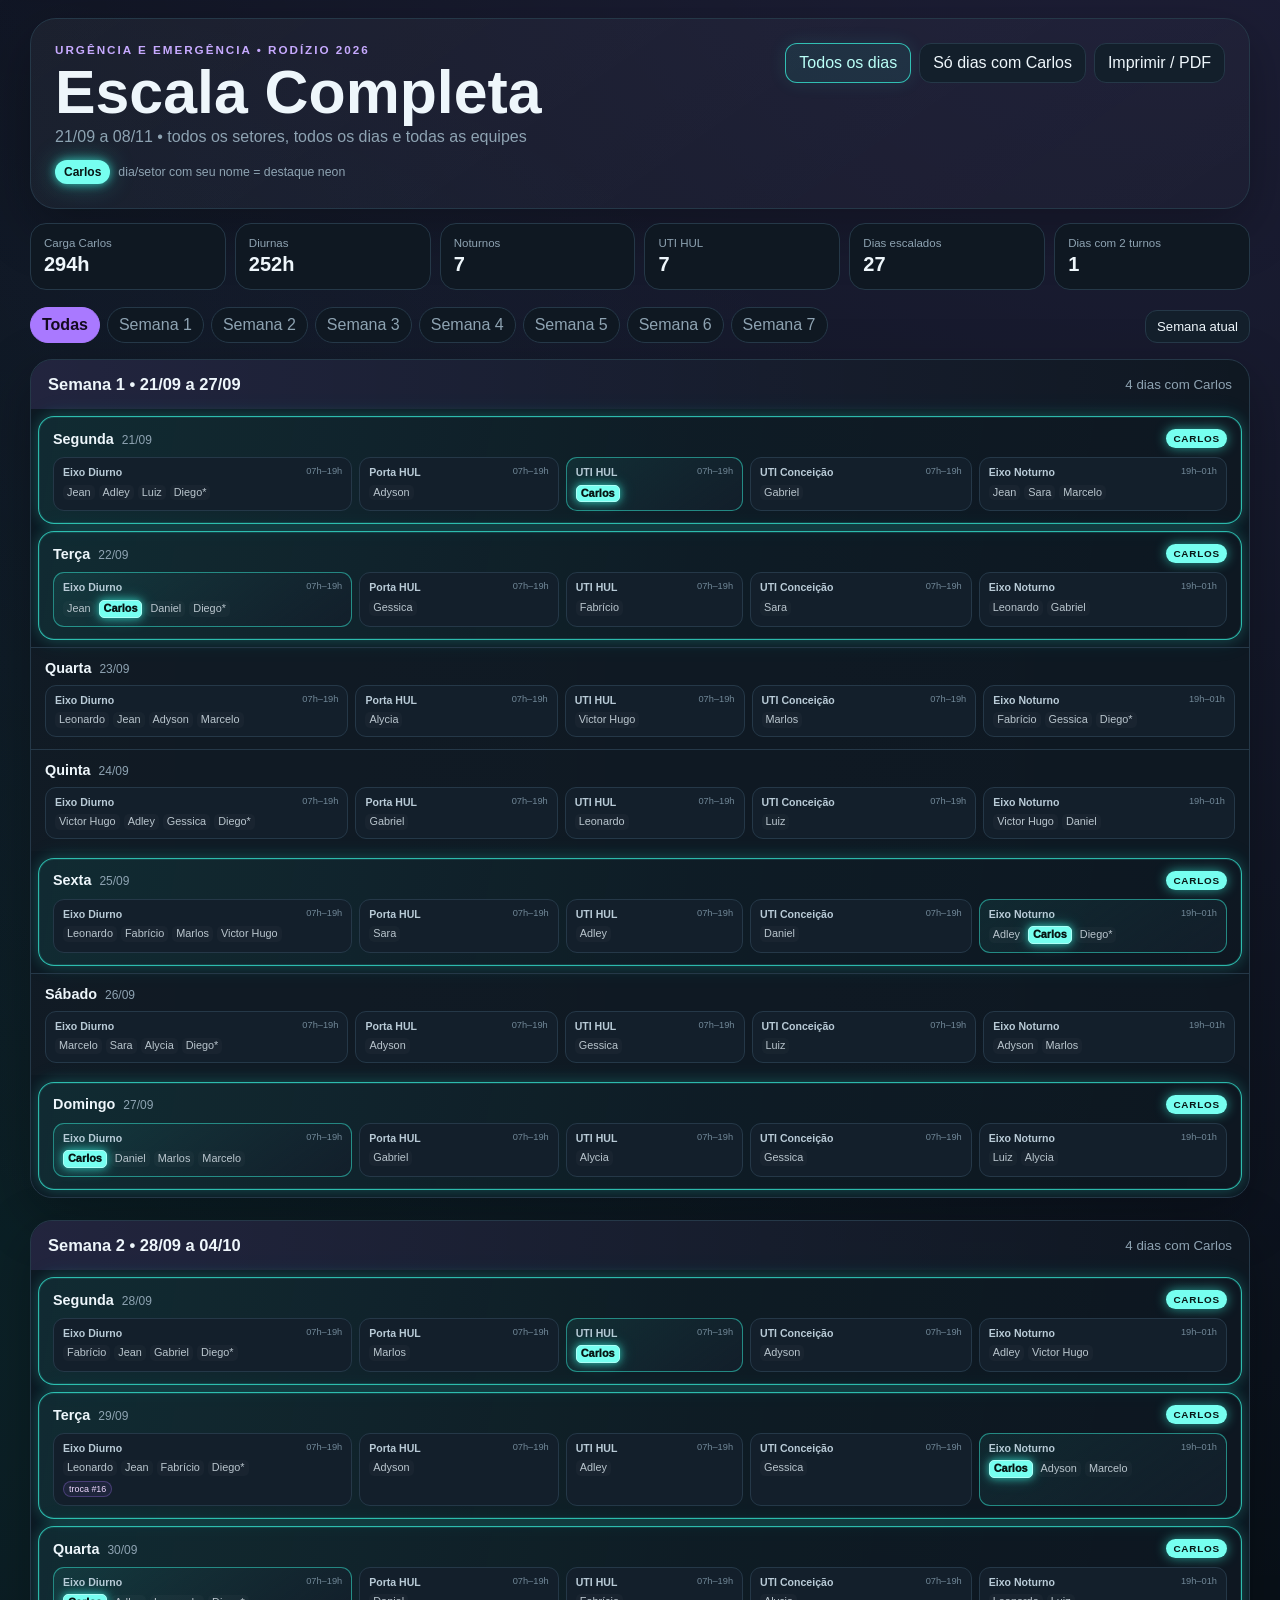
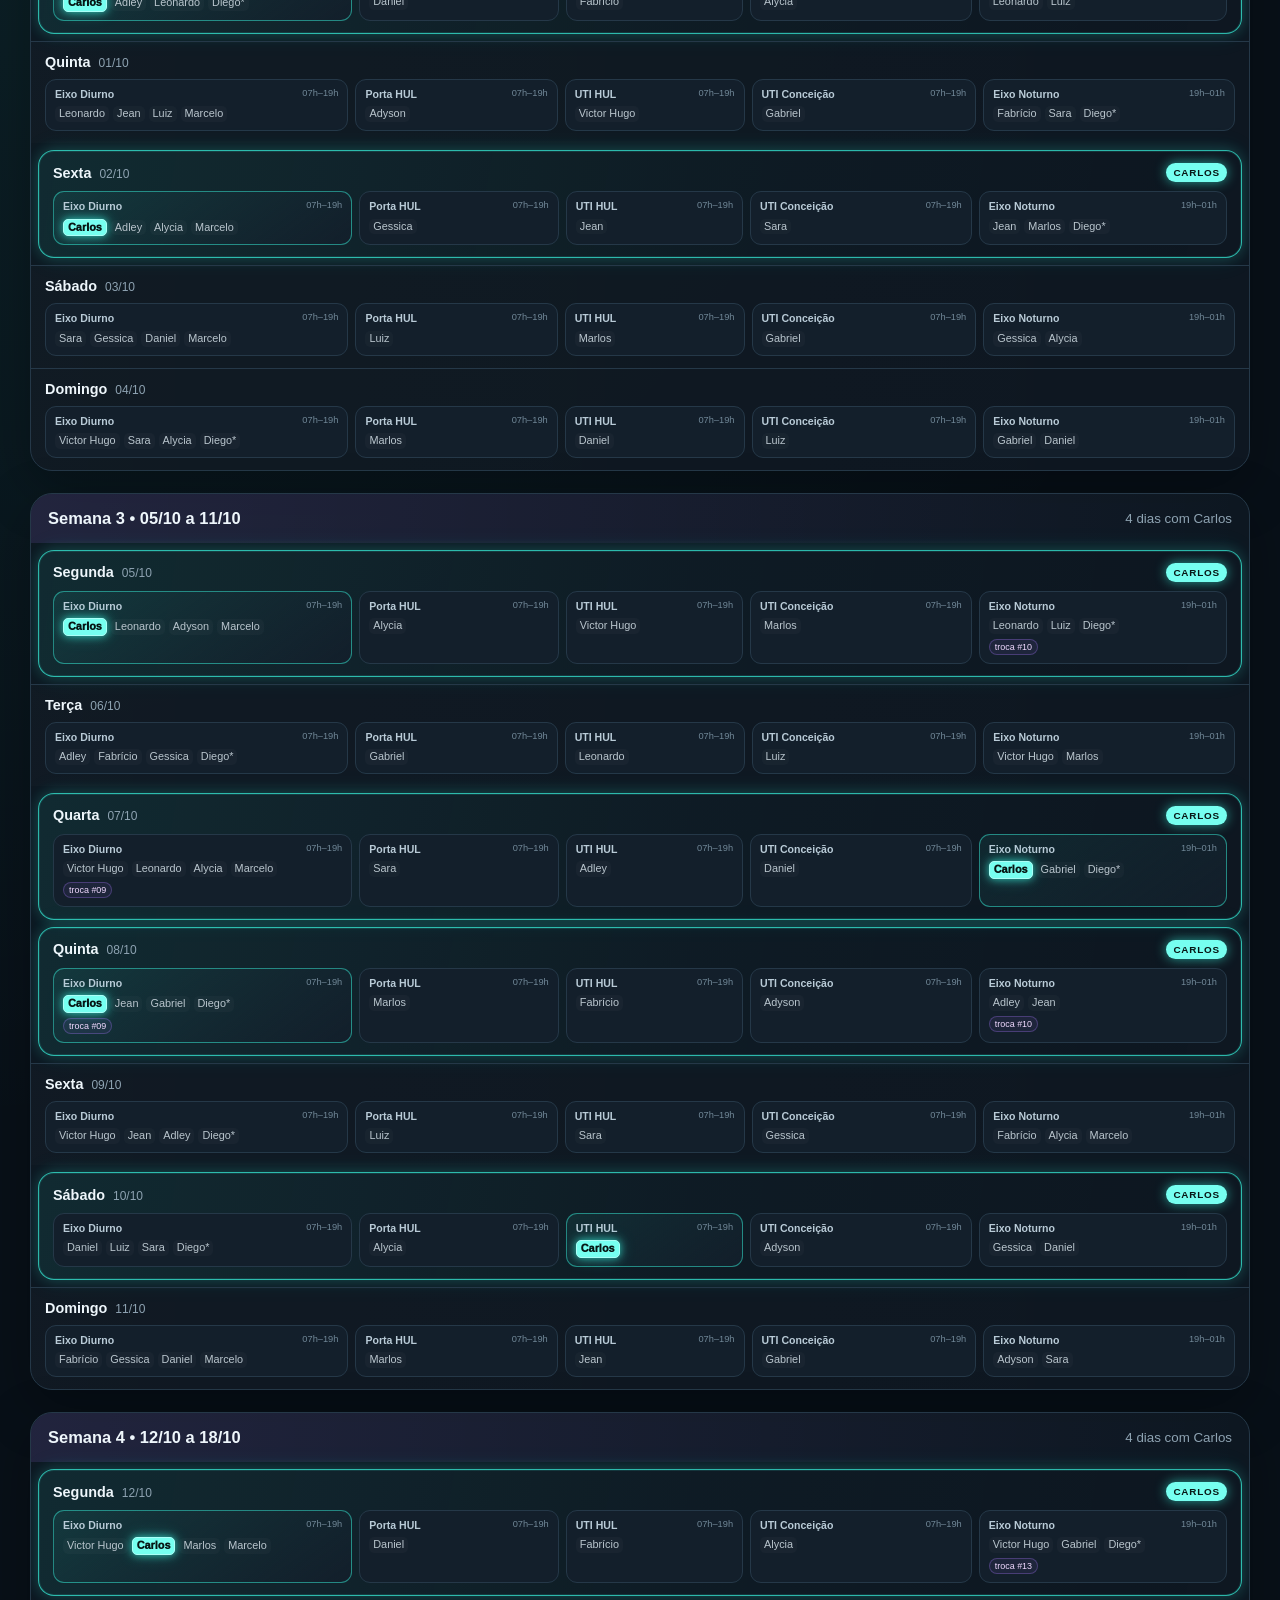
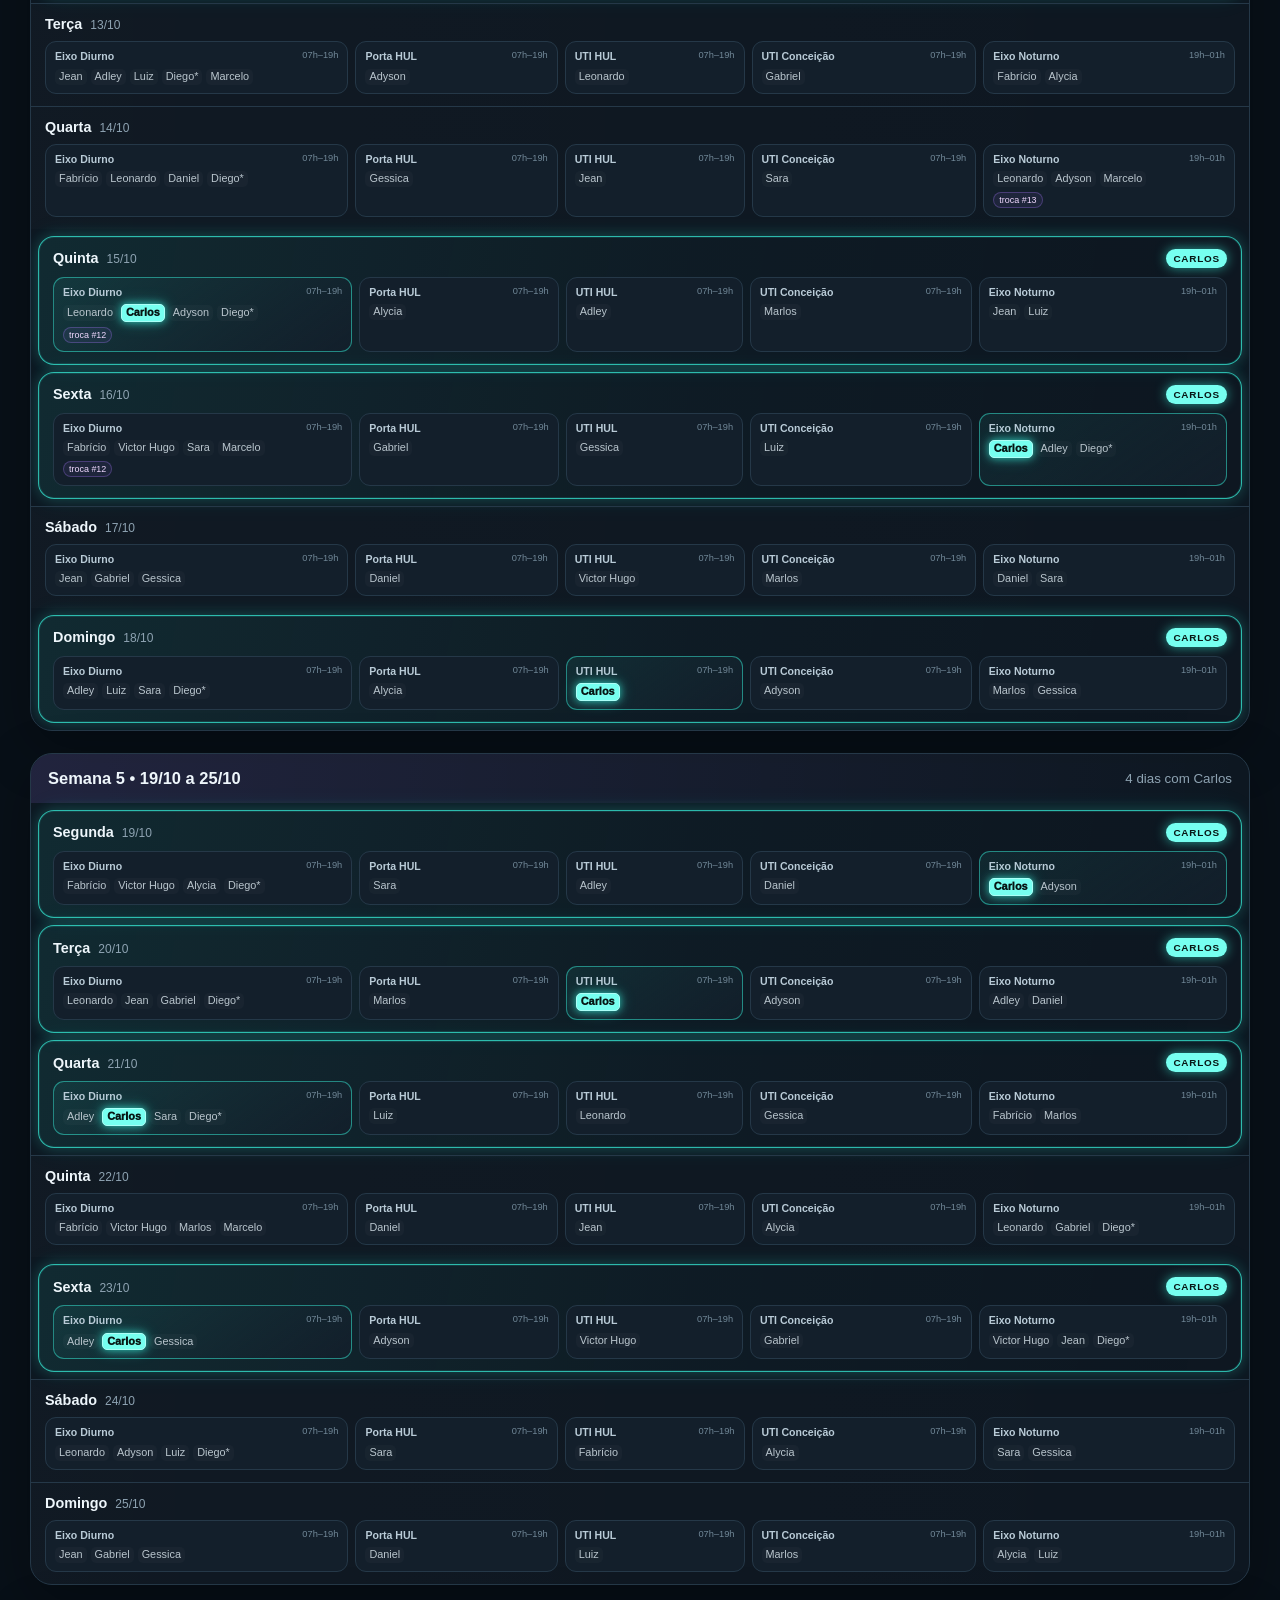
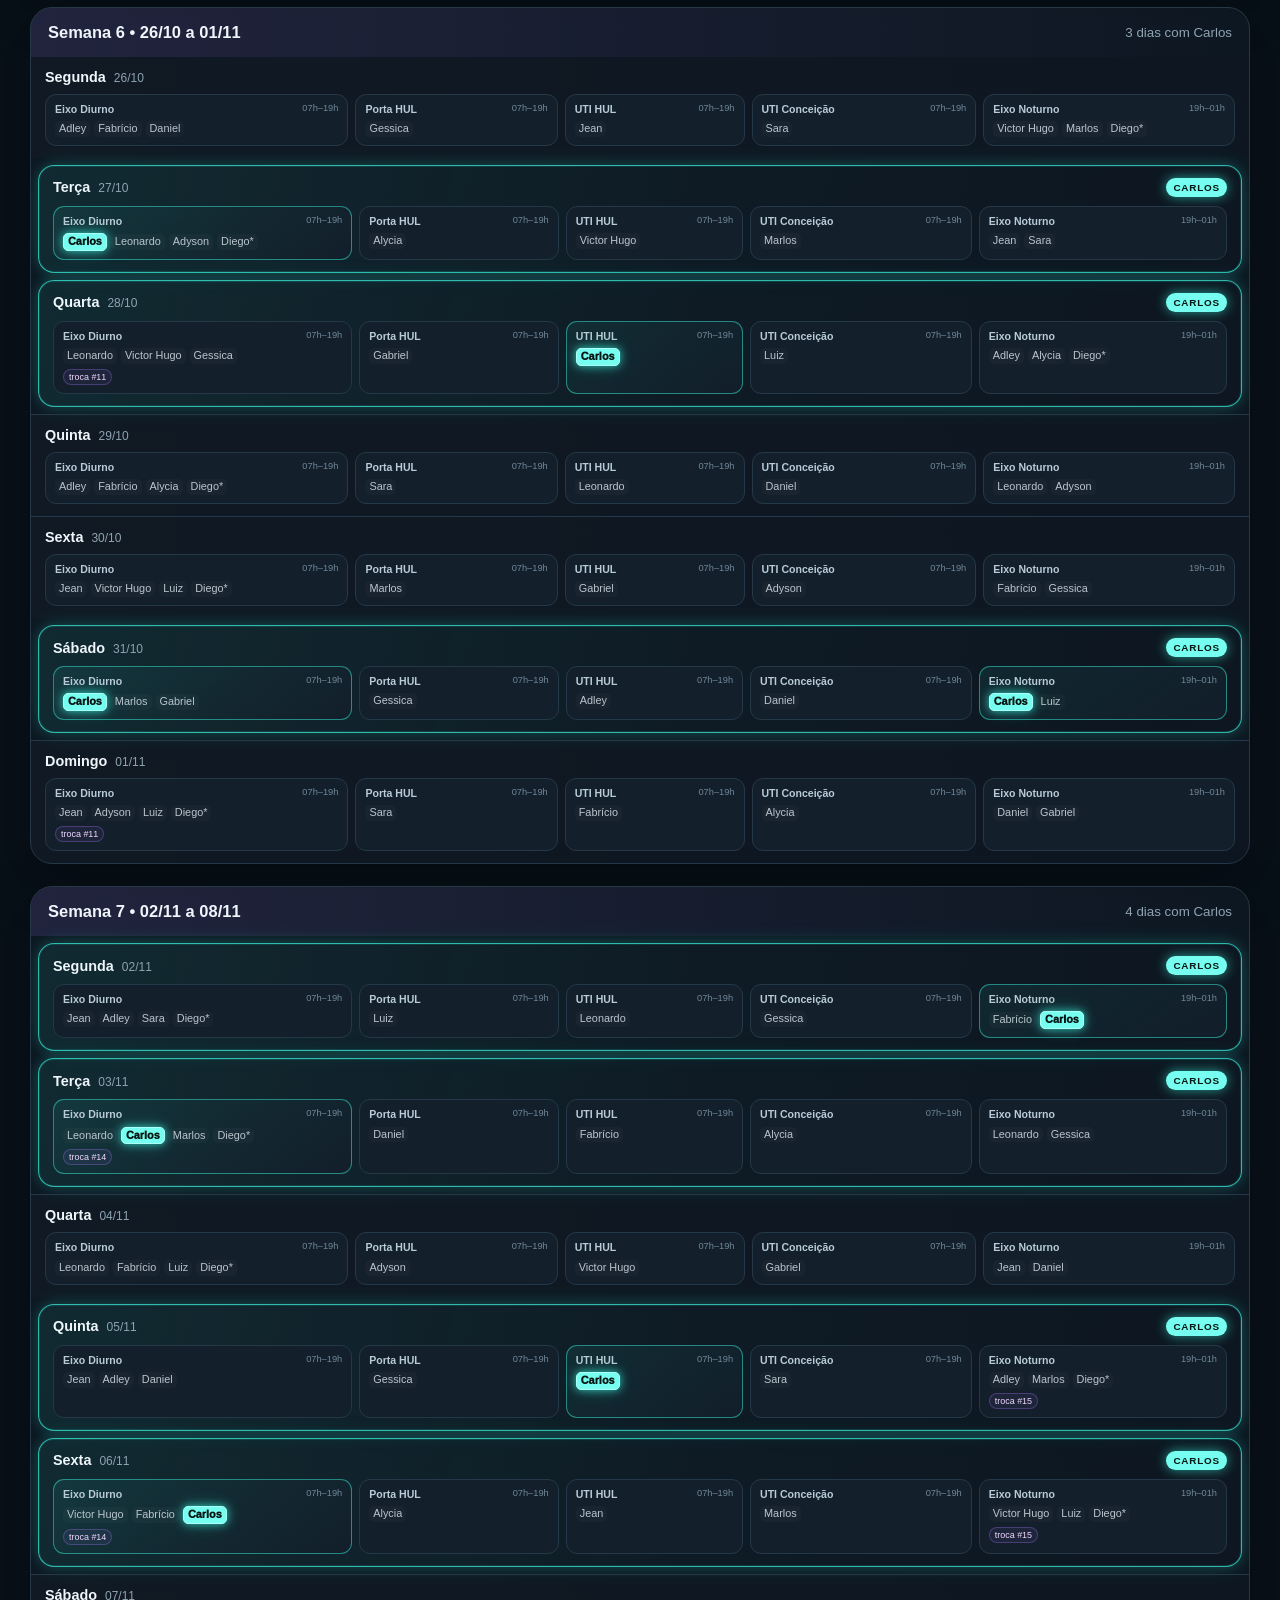
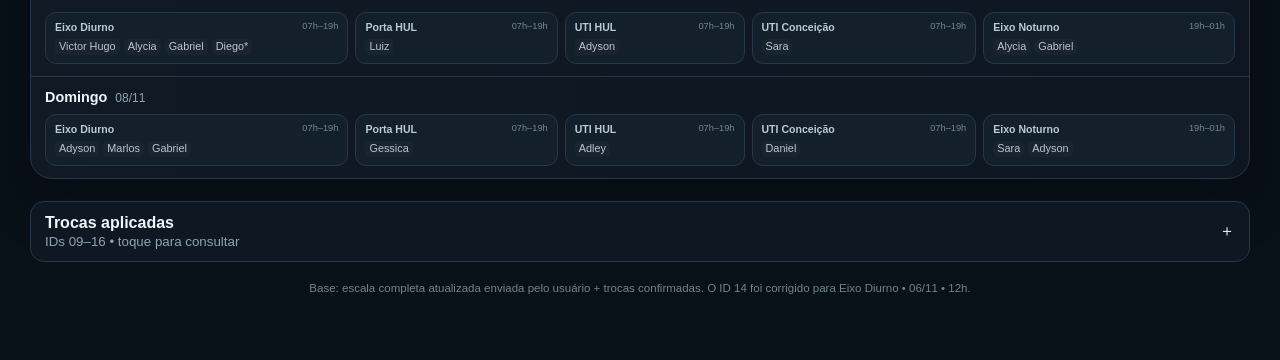
==== index.html @ 4f83dfcc "Add files via upload" ====
<!doctype html>
<html lang="pt-BR">
<head>
  <meta charset="utf-8" />
  <meta name="viewport" content="width=device-width, initial-scale=1, viewport-fit=cover" />
  <meta name="theme-color" content="#0b1017" />
  <title>Escala UE 2026 • Carlos</title>
  <link rel="manifest" href="manifest.json" />
  <link rel="icon" href="icon-192.png" />
  <link rel="stylesheet" href="app.css" />
</head>
<body>
  <div class="app-shell">
    <header class="hero">
      <div>
        <div class="eyebrow">Urgência e Emergência • Rodízio 2026</div>
        <h1>Escala Completa</h1>
        <p>21/09 a 08/11 • todos os setores, todos os dias e todas as equipes</p>
        <div class="legend">
          <span class="legend-chip carlos-legend">Carlos</span>
          <span class="legend-text">dia/setor com seu nome = destaque neon</span>
        </div>
      </div>
      <div class="hero-actions">
        <button id="btnAll" class="btn active">Todos os dias</button>
        <button id="btnCarlos" class="btn">Só dias com Carlos</button>
        <button id="btnPrint" class="btn">Imprimir / PDF</button>
      </div>
    </header>

    <section id="summary" class="summary"></section>

    <section class="toolbar">
      <div id="weekTabs" class="week-tabs" aria-label="Semanas"></div>
      <button id="btnCurrent" class="btn btn-subtle">Semana atual</button>
    </section>

    <main id="scheduleRoot"></main>

    <section class="trades-box">
      <button id="tradeToggle" class="trades-toggle">
        <span>
          <strong>Trocas aplicadas</strong>
          <small>IDs 09–16 • toque para consultar</small>
        </span>
        <span id="tradeArrow">＋</span>
      </button>
      <div id="tradePanel" class="trades-panel hidden"></div>
    </section>

    <footer>
      Base: escala completa atualizada enviada pelo usuário + trocas confirmadas.
      O ID 14 foi corrigido para Eixo Diurno • 06/11 • 12h.
    </footer>
  </div>

  <script src="data.js"></script>
  <script src="app.js"></script>
</body>
</html>
---- app.css ----
:root{
  --bg:#081018;
  --panel:#0f1822;
  --panel2:#131f2b;
  --panel3:#172633;
  --line:#253848;
  --text:#eef6fb;
  --muted:#8ea3b2;
  --accent:#a979ff;
  --accent2:#ff9f68;
  --cyan:#39f6e0;
  --cyan-soft:rgba(57,246,224,.13);
  --cyan-line:rgba(57,246,224,.72);
  --night:#9486ff;
  --day:#54c9bd;
  --uti:#f0c76b;
  --danger:#ff6b7d;
  --shadow:0 18px 55px rgba(0,0,0,.28);
}
*{box-sizing:border-box}
html{scroll-behavior:smooth}
body{
  margin:0;
  background:
    radial-gradient(circle at 92% -5%, rgba(169,121,255,.15), transparent 27%),
    radial-gradient(circle at -8% 20%, rgba(57,246,224,.08), transparent 25%),
    var(--bg);
  color:var(--text);
  font-family:Inter,ui-sans-serif,-apple-system,BlinkMacSystemFont,"Segoe UI",sans-serif;
}
button{font:inherit}
.app-shell{max-width:1280px;margin:auto;padding:18px clamp(10px,2.6vw,30px) 46px}
.hero{
  display:flex;justify-content:space-between;gap:20px;align-items:flex-start;flex-wrap:wrap;
  border:1px solid var(--line);border-radius:26px;padding:24px;
  background:linear-gradient(145deg,rgba(255,255,255,.045),rgba(255,255,255,.012));
  box-shadow:var(--shadow)
}
.eyebrow{font-size:.73rem;letter-spacing:.17em;text-transform:uppercase;color:#c7aaff;font-weight:850}
h1{font-size:clamp(2rem,5vw,3.8rem);line-height:.98;margin:.45rem 0 .35rem}
.hero p{margin:0;color:var(--muted)}
.hero-actions{display:flex;gap:8px;flex-wrap:wrap;justify-content:flex-end}
.btn{
  border:1px solid var(--line);background:var(--panel2);color:var(--text);
  border-radius:12px;padding:10px 13px;cursor:pointer;transition:.18s ease
}
.btn:hover{border-color:#5a7183;transform:translateY(-1px)}
.btn.active{border-color:var(--cyan-line);color:#bafff7;background:rgba(57,246,224,.08);box-shadow:0 0 18px rgba(57,246,224,.10)}
.btn-subtle{padding:8px 11px;font-size:.82rem}
.legend{display:flex;align-items:center;gap:8px;margin-top:14px;flex-wrap:wrap}
.legend-chip{font-size:.75rem;border-radius:999px;padding:5px 9px}
.carlos-legend{
  color:#071614;background:#76fff0;font-weight:900;
  box-shadow:0 0 10px rgba(57,246,224,.7),0 0 24px rgba(57,246,224,.35)
}
.legend-text{font-size:.77rem;color:var(--muted)}

.summary{display:grid;grid-template-columns:repeat(6,minmax(0,1fr));gap:9px;margin:14px 0}
.stat{border:1px solid var(--line);background:var(--panel);border-radius:16px;padding:13px}
.stat small{display:block;color:var(--muted);font-size:.72rem;margin-bottom:4px}
.stat strong{font-size:1.25rem}

.toolbar{display:flex;justify-content:space-between;align-items:center;gap:12px;margin:17px 0 10px;flex-wrap:wrap}
.week-tabs{display:flex;gap:7px;overflow:auto;padding-bottom:3px}
.week-tab{
  white-space:nowrap;border:1px solid var(--line);background:var(--panel);color:var(--muted);
  padding:8px 11px;border-radius:999px;cursor:pointer
}
.week-tab.active{background:var(--accent);border-color:var(--accent);color:#130b1f;font-weight:850}

.week-card{margin:13px 0 22px;border:1px solid var(--line);border-radius:22px;overflow:hidden;background:rgba(15,24,34,.93);box-shadow:var(--shadow)}
.week-head{display:flex;justify-content:space-between;align-items:center;gap:12px;padding:15px 17px;background:linear-gradient(90deg,rgba(169,121,255,.13),transparent)}
.week-head h2{font-size:1.03rem;margin:0}
.week-head small{color:var(--muted)}

.day-card{
  position:relative;border-top:1px solid var(--line);padding:12px 14px;
  background:linear-gradient(90deg,rgba(255,255,255,.012),transparent);
  transition:.18s ease
}
.day-card:first-of-type{border-top:0}
.day-card.carlos-day{
  margin:7px;
  border:1px solid rgba(57,246,224,.72);
  border-radius:16px;
  background:
    linear-gradient(100deg,rgba(57,246,224,.085),rgba(57,246,224,.018) 55%,transparent);
  box-shadow:
    0 0 0 1px rgba(57,246,224,.12) inset,
    0 0 14px rgba(57,246,224,.20),
    0 0 28px rgba(57,246,224,.08);
  animation:neonPulse 2.9s ease-in-out infinite
}
@keyframes neonPulse{
  0%,100%{box-shadow:0 0 0 1px rgba(57,246,224,.10) inset,0 0 11px rgba(57,246,224,.16),0 0 22px rgba(57,246,224,.06)}
  50%{box-shadow:0 0 0 1px rgba(57,246,224,.20) inset,0 0 18px rgba(57,246,224,.30),0 0 38px rgba(57,246,224,.12)}
}
.day-top{display:flex;justify-content:space-between;align-items:center;gap:10px;margin-bottom:9px}
.day-title{display:flex;align-items:baseline;gap:8px}
.day-title strong{font-size:.9rem}
.day-title span{font-size:.75rem;color:var(--muted)}
.me-badge{
  font-size:.62rem;font-weight:900;letter-spacing:.08em;text-transform:uppercase;
  color:#071614;background:#76fff0;padding:4px 7px;border-radius:999px;
  box-shadow:0 0 12px rgba(57,246,224,.6)
}
.sectors-grid{display:grid;grid-template-columns:1.35fr .9fr .8fr 1fr 1.12fr;gap:7px}
.sector{
  min-width:0;border:1px solid var(--line);background:var(--panel2);border-radius:11px;
  padding:8px 9px;position:relative
}
.sector.carlos-sector{
  border-color:rgba(57,246,224,.48);
  background:linear-gradient(145deg,rgba(57,246,224,.075),rgba(19,31,43,.95))
}
.sector-head{display:flex;justify-content:space-between;gap:5px;align-items:flex-start;margin-bottom:6px}
.sector-title{font-size:.66rem;font-weight:850;color:#b9cbd7;line-height:1.15}
.sector-time{font-size:.58rem;color:#718898;white-space:nowrap}
.names{display:flex;gap:4px;flex-wrap:wrap;align-items:center}
.name{
  font-size:.68rem;color:#b9c5cd;line-height:1.1;
  padding:2px 4px;border-radius:5px;background:rgba(255,255,255,.025)
}
.name.carlos{
  color:#071614;background:#76fff0;font-weight:950;
  border:1px solid #aafff7;
  box-shadow:0 0 8px rgba(57,246,224,.72),0 0 17px rgba(57,246,224,.24)
}
.trade-mark{
  display:inline-flex;margin-top:5px;font-size:.56rem;color:#f0d9ff;
  border:1px solid rgba(169,121,255,.30);background:rgba(169,121,255,.08);
  border-radius:999px;padding:2px 5px
}
.hidden{display:none!important}

.trades-box{margin-top:18px}
.trades-toggle{
  width:100%;display:flex;justify-content:space-between;align-items:center;gap:10px;
  border:1px solid var(--line);background:var(--panel);color:var(--text);padding:12px 14px;
  border-radius:14px;cursor:pointer;text-align:left
}
.trades-toggle small{display:block;color:var(--muted);margin-top:2px}
.trades-panel{margin-top:7px;border:1px solid var(--line);border-radius:14px;overflow:auto;background:var(--panel)}
.trade-table{width:100%;border-collapse:collapse;min-width:820px;font-size:.72rem}
.trade-table th,.trade-table td{padding:8px 9px;border-bottom:1px solid var(--line);text-align:left}
.trade-table th{color:#cdb5ff;background:rgba(255,255,255,.02);font-size:.62rem;text-transform:uppercase;letter-spacing:.05em}
.trade-table tr:last-child td{border-bottom:0}
.trade-status{font-size:.62rem;color:#9fd8c8}
footer{text-align:center;color:#6f8492;font-size:.72rem;margin:20px 0}

@media(max-width:1000px){
  .summary{grid-template-columns:repeat(3,1fr)}
  .sectors-grid{grid-template-columns:repeat(2,minmax(0,1fr))}
  .sector:first-child{grid-column:span 2}
}
@media(max-width:620px){
  .app-shell{padding:9px 8px 34px}
  .hero{padding:17px;border-radius:18px}
  .hero-actions{justify-content:flex-start}
  .summary{grid-template-columns:repeat(2,1fr)}
  .day-card{padding:10px}
  .day-card.carlos-day{margin:5px}
  .sectors-grid{grid-template-columns:1fr}
  .sector:first-child{grid-column:auto}
  .name{font-size:.66rem}
}
@media(prefers-reduced-motion:reduce){
  *{scroll-behavior:auto!important}
  .day-card.carlos-day{animation:none}
}
@media print{
  @page{size:A4 landscape;margin:6mm}
  body{background:#fff;color:#000}
  .app-shell{max-width:none;padding:0}
  .hero-actions,.toolbar,.trades-box,footer{display:none!important}
  .hero{border:0;box-shadow:none;padding:0 0 6mm;background:#fff}
  .hero p,.legend-text,.sector-time,.week-head small{color:#555}
  .summary{display:none}
  .week-card{box-shadow:none;background:#fff;border-color:#bbb;break-inside:avoid;margin:0 0 5mm}
  .week-head{background:#eee}
  .day-card{background:#fff;border-color:#ddd;padding:6px 7px}
  .day-card.carlos-day{animation:none;margin:3px;border:1.5px solid #008c80;box-shadow:none;background:#f1fffd}
  .sector{background:#fff;border-color:#ccc;padding:5px}
  .sector.carlos-sector{background:#f1fffd;border-color:#52a89f}
  .sector-title,.name{color:#111}
  .name.carlos{color:#000;background:#b9fff6;border-color:#008c80;box-shadow:none}
  .trade-mark{color:#333;border-color:#bbb;background:#f4f4f4}
}
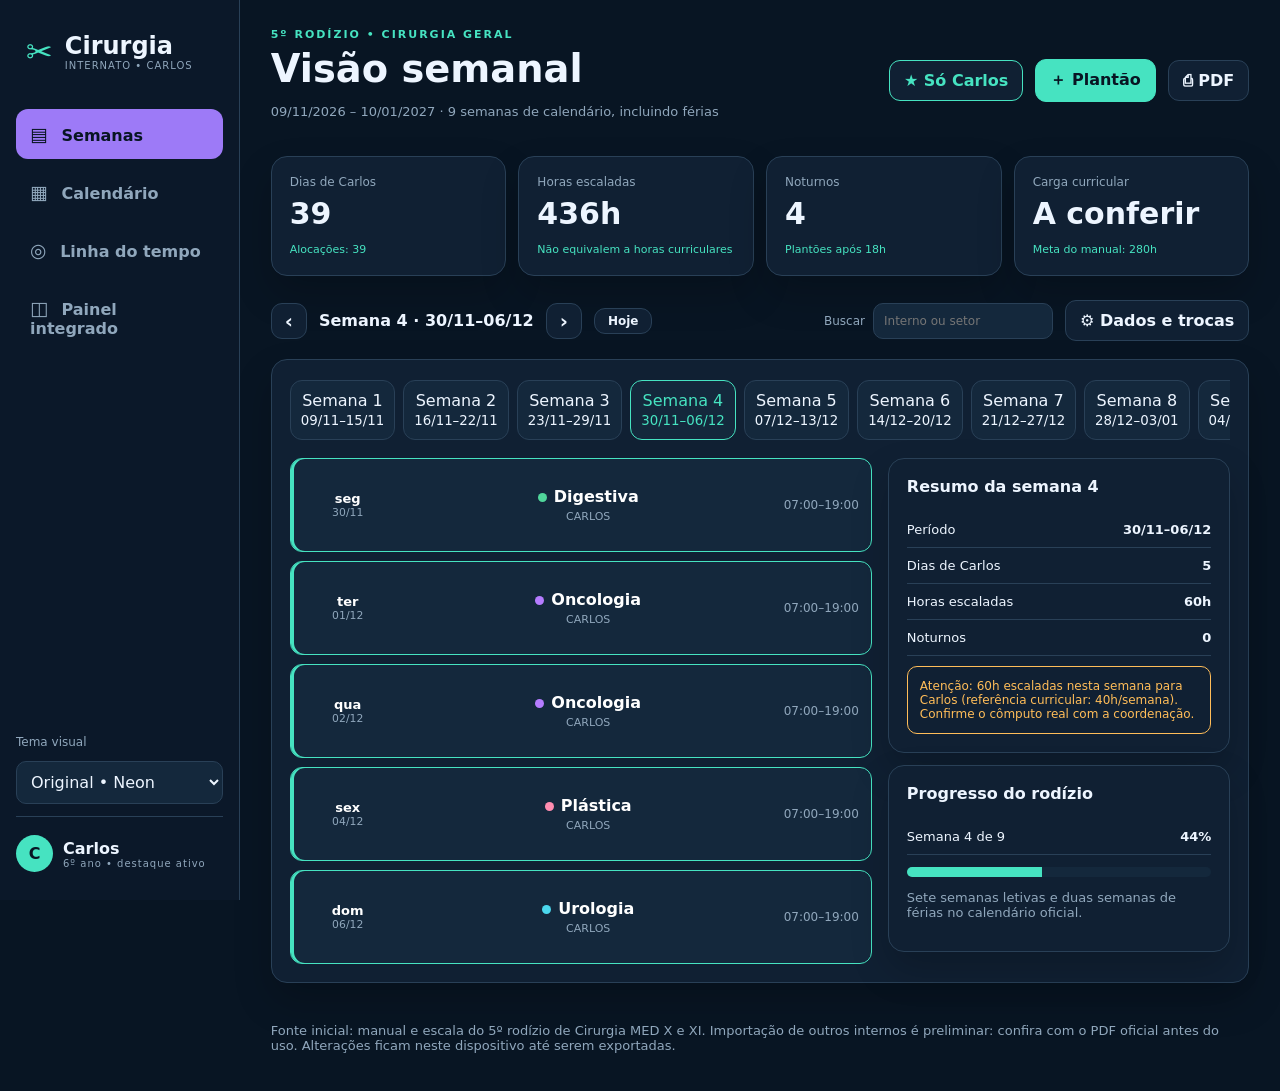
==== commit 0f0c9aeb: "Add files via upload" ====
--- a/index.html
+++ b/index.html
@@ -1,60 +1 @@
-<!doctype html>
-<html lang="pt-BR">
-<head>
-  <meta charset="utf-8" />
-  <meta name="viewport" content="width=device-width, initial-scale=1, viewport-fit=cover" />
-  <meta name="theme-color" content="#0b1017" />
-  <title>Escala UE 2026 • Carlos</title>
-  <link rel="manifest" href="manifest.json" />
-  <link rel="icon" href="icon-192.png" />
-  <link rel="stylesheet" href="app.css" />
-</head>
-<body>
-  <div class="app-shell">
-    <header class="hero">
-      <div>
-        <div class="eyebrow">Urgência e Emergência • Rodízio 2026</div>
-        <h1>Escala Completa</h1>
-        <p>21/09 a 08/11 • todos os setores, todos os dias e todas as equipes</p>
-        <div class="legend">
-          <span class="legend-chip carlos-legend">Carlos</span>
-          <span class="legend-text">dia/setor com seu nome = destaque neon</span>
-        </div>
-      </div>
-      <div class="hero-actions">
-        <button id="btnAll" class="btn active">Todos os dias</button>
-        <button id="btnCarlos" class="btn">Só dias com Carlos</button>
-        <button id="btnPrint" class="btn">Imprimir / PDF</button>
-      </div>
-    </header>
-
-    <section id="summary" class="summary"></section>
-
-    <section class="toolbar">
-      <div id="weekTabs" class="week-tabs" aria-label="Semanas"></div>
-      <button id="btnCurrent" class="btn btn-subtle">Semana atual</button>
-    </section>
-
-    <main id="scheduleRoot"></main>
-
-    <section class="trades-box">
-      <button id="tradeToggle" class="trades-toggle">
-        <span>
-          <strong>Trocas aplicadas</strong>
-          <small>IDs 09–16 • toque para consultar</small>
-        </span>
-        <span id="tradeArrow">＋</span>
-      </button>
-      <div id="tradePanel" class="trades-panel hidden"></div>
-    </section>
-
-    <footer>
-      Base: escala completa atualizada enviada pelo usuário + trocas confirmadas.
-      O ID 14 foi corrigido para Eixo Diurno • 06/11 • 12h.
-    </footer>
-  </div>
-
-  <script src="data.js"></script>
-  <script src="app.js"></script>
-</body>
-</html>
+<!doctype html><html lang="pt-BR"><head><meta charset="utf-8"><meta name="viewport" content="width=device-width,initial-scale=1,viewport-fit=cover"><meta name="theme-color" content="#081523"><meta name="description" content="Escala de Cirurgia — internato Carlos, com quatro visualizações e edição offline"><link rel="manifest" href="manifest.json"><link rel="icon" href="icon-192.png"><link rel="stylesheet" href="app.css"><title>Cirurgia • Internato Carlos</title></head><body data-theme="original"><div class="app"><aside class="sidebar"><div class="brand"><div class="brand-icon">✂</div><div><strong>Cirurgia</strong><small>INTERNATO • CARLOS</small></div></div><nav id="nav"><button data-view="weekly" class="active"><span>▤</span> Semanas</button><button data-view="calendar"><span>▦</span> Calendário</button><button data-view="timeline"><span>◎</span> Linha do tempo</button><button data-view="dashboard"><span>◫</span> Painel integrado</button></nav><div class="sidebar-bottom"><label for="theme">Tema visual</label><select id="theme"><option value="original">Original • Neon</option><option value="mono">Preto, branco e cinza</option><option value="pearl">Pérola e azul-marinho</option></select><div class="me"><span class="avatar">C</span><span><strong>Carlos</strong><small>6º ano • destaque ativo</small></span></div></div></aside><main class="main"><header class="top"><div><div class="eyebrow">5º RODÍZIO • CIRURGIA GERAL</div><h1 id="pageTitle">Visão semanal</h1><p>09/11/2026 – 10/01/2027 · 9 semanas de calendário, incluindo férias</p></div><div class="top-actions"><button id="filter" class="btn selected">★ Carlos</button><button id="add" class="btn primary">＋ Plantão</button><button id="print" class="btn">⎙ PDF</button></div></header><section class="kpis" id="kpis"></section><section class="controls"><div class="pager"><button id="prev" aria-label="Anterior">‹</button><strong id="period"></strong><button id="next" aria-label="Próximo">›</button><button id="today" class="small">Hoje</button></div><div class="right"><label class="search-label">Buscar <input id="search" placeholder="Interno ou setor" autocomplete="off"></label><button id="settings" class="btn">⚙ Dados e trocas</button></div></section><div id="content"></div><footer>Fonte inicial: manual e escala do 5º rodízio de Cirurgia MED X e XI. Importação de outros internos é preliminar: confira com o PDF oficial antes do uso. Alterações ficam neste dispositivo até serem exportadas.</footer></main></div><dialog id="editor"><form id="editForm" class="dialog-inner"><header><h2 id="dialogTitle">Editar plantão</h2><button type="button" id="closeEditor" class="close" aria-label="Fechar">×</button></header><input type="hidden" id="eventId"><div class="form-grid"><label>Data<input type="date" id="date" required></label><label>Setor<input id="sector" list="sectors" required><datalist id="sectors"><option>Sutura diurno</option><option>Sutura noturno</option><option>Enfermaria</option><option>Ortopedia</option><option>Oncologia</option><option>Digestiva</option><option>Vascular</option><option>Endoscopia</option><option>Urologia</option><option>Plástica</option></datalist></label><label>Início<input type="time" id="start" required></label><label>Fim<input type="time" id="end" required></label></div><label>Internos (separar por vírgulas)<textarea id="names" rows="3" required></textarea></label><label>Observações<textarea id="note" rows="2"></textarea></label><label>Horas curriculares computadas (opcional)<input type="number" id="credited" min="0" max="24" step="0.5" placeholder="Não informado"></label><div class="dialog-actions"><button type="button" class="btn danger" id="delete">Excluir</button><button type="submit" class="btn primary">Salvar plantão</button></div></form></dialog><dialog id="dataDialog"><div class="dialog-inner"><header><h2>Dados, trocas e segurança</h2><button type="button" class="close" id="closeData">×</button></header><p>Os dados são armazenados localmente no navegador. Exporte um backup após editar; o GitHub Pages não sincroniza alterações entre aparelhos.</p><div class="action-grid"><button id="exportJson" class="btn">↓ Exportar JSON</button><button id="exportCsv" class="btn">↓ Exportar CSV</button><button id="importJson" class="btn">↑ Importar JSON</button><button id="reset" class="btn danger">Restaurar escala inicial</button></div><input type="file" id="fileImport" accept=".json,application/json" hidden><h3>Registro de trocas e ajustes</h3><div id="audit"></div><p class="hint">Para trocar plantões, edite as duas alocações envolvidas. O histórico registra a mudança neste dispositivo.</p></div></dialog><script src="seed.js"></script><script src="app.js"></script></body></html>
--- a/app.css
+++ b/app.css
@@ -1,189 +1 @@
-
-:root{
-  --bg:#081018;
-  --panel:#0f1822;
-  --panel2:#131f2b;
-  --panel3:#172633;
-  --line:#253848;
-  --text:#eef6fb;
-  --muted:#8ea3b2;
-  --accent:#a979ff;
-  --accent2:#ff9f68;
-  --cyan:#39f6e0;
-  --cyan-soft:rgba(57,246,224,.13);
-  --cyan-line:rgba(57,246,224,.72);
-  --night:#9486ff;
-  --day:#54c9bd;
-  --uti:#f0c76b;
-  --danger:#ff6b7d;
-  --shadow:0 18px 55px rgba(0,0,0,.28);
-}
-*{box-sizing:border-box}
-html{scroll-behavior:smooth}
-body{
-  margin:0;
-  background:
-    radial-gradient(circle at 92% -5%, rgba(169,121,255,.15), transparent 27%),
-    radial-gradient(circle at -8% 20%, rgba(57,246,224,.08), transparent 25%),
-    var(--bg);
-  color:var(--text);
-  font-family:Inter,ui-sans-serif,-apple-system,BlinkMacSystemFont,"Segoe UI",sans-serif;
-}
-button{font:inherit}
-.app-shell{max-width:1280px;margin:auto;padding:18px clamp(10px,2.6vw,30px) 46px}
-.hero{
-  display:flex;justify-content:space-between;gap:20px;align-items:flex-start;flex-wrap:wrap;
-  border:1px solid var(--line);border-radius:26px;padding:24px;
-  background:linear-gradient(145deg,rgba(255,255,255,.045),rgba(255,255,255,.012));
-  box-shadow:var(--shadow)
-}
-.eyebrow{font-size:.73rem;letter-spacing:.17em;text-transform:uppercase;color:#c7aaff;font-weight:850}
-h1{font-size:clamp(2rem,5vw,3.8rem);line-height:.98;margin:.45rem 0 .35rem}
-.hero p{margin:0;color:var(--muted)}
-.hero-actions{display:flex;gap:8px;flex-wrap:wrap;justify-content:flex-end}
-.btn{
-  border:1px solid var(--line);background:var(--panel2);color:var(--text);
-  border-radius:12px;padding:10px 13px;cursor:pointer;transition:.18s ease
-}
-.btn:hover{border-color:#5a7183;transform:translateY(-1px)}
-.btn.active{border-color:var(--cyan-line);color:#bafff7;background:rgba(57,246,224,.08);box-shadow:0 0 18px rgba(57,246,224,.10)}
-.btn-subtle{padding:8px 11px;font-size:.82rem}
-.legend{display:flex;align-items:center;gap:8px;margin-top:14px;flex-wrap:wrap}
-.legend-chip{font-size:.75rem;border-radius:999px;padding:5px 9px}
-.carlos-legend{
-  color:#071614;background:#76fff0;font-weight:900;
-  box-shadow:0 0 10px rgba(57,246,224,.7),0 0 24px rgba(57,246,224,.35)
-}
-.legend-text{font-size:.77rem;color:var(--muted)}
-
-.summary{display:grid;grid-template-columns:repeat(6,minmax(0,1fr));gap:9px;margin:14px 0}
-.stat{border:1px solid var(--line);background:var(--panel);border-radius:16px;padding:13px}
-.stat small{display:block;color:var(--muted);font-size:.72rem;margin-bottom:4px}
-.stat strong{font-size:1.25rem}
-
-.toolbar{display:flex;justify-content:space-between;align-items:center;gap:12px;margin:17px 0 10px;flex-wrap:wrap}
-.week-tabs{display:flex;gap:7px;overflow:auto;padding-bottom:3px}
-.week-tab{
-  white-space:nowrap;border:1px solid var(--line);background:var(--panel);color:var(--muted);
-  padding:8px 11px;border-radius:999px;cursor:pointer
-}
-.week-tab.active{background:var(--accent);border-color:var(--accent);color:#130b1f;font-weight:850}
-
-.week-card{margin:13px 0 22px;border:1px solid var(--line);border-radius:22px;overflow:hidden;background:rgba(15,24,34,.93);box-shadow:var(--shadow)}
-.week-head{display:flex;justify-content:space-between;align-items:center;gap:12px;padding:15px 17px;background:linear-gradient(90deg,rgba(169,121,255,.13),transparent)}
-.week-head h2{font-size:1.03rem;margin:0}
-.week-head small{color:var(--muted)}
-
-.day-card{
-  position:relative;border-top:1px solid var(--line);padding:12px 14px;
-  background:linear-gradient(90deg,rgba(255,255,255,.012),transparent);
-  transition:.18s ease
-}
-.day-card:first-of-type{border-top:0}
-.day-card.carlos-day{
-  margin:7px;
-  border:1px solid rgba(57,246,224,.72);
-  border-radius:16px;
-  background:
-    linear-gradient(100deg,rgba(57,246,224,.085),rgba(57,246,224,.018) 55%,transparent);
-  box-shadow:
-    0 0 0 1px rgba(57,246,224,.12) inset,
-    0 0 14px rgba(57,246,224,.20),
-    0 0 28px rgba(57,246,224,.08);
-  animation:neonPulse 2.9s ease-in-out infinite
-}
-@keyframes neonPulse{
-  0%,100%{box-shadow:0 0 0 1px rgba(57,246,224,.10) inset,0 0 11px rgba(57,246,224,.16),0 0 22px rgba(57,246,224,.06)}
-  50%{box-shadow:0 0 0 1px rgba(57,246,224,.20) inset,0 0 18px rgba(57,246,224,.30),0 0 38px rgba(57,246,224,.12)}
-}
-.day-top{display:flex;justify-content:space-between;align-items:center;gap:10px;margin-bottom:9px}
-.day-title{display:flex;align-items:baseline;gap:8px}
-.day-title strong{font-size:.9rem}
-.day-title span{font-size:.75rem;color:var(--muted)}
-.me-badge{
-  font-size:.62rem;font-weight:900;letter-spacing:.08em;text-transform:uppercase;
-  color:#071614;background:#76fff0;padding:4px 7px;border-radius:999px;
-  box-shadow:0 0 12px rgba(57,246,224,.6)
-}
-.sectors-grid{display:grid;grid-template-columns:1.35fr .9fr .8fr 1fr 1.12fr;gap:7px}
-.sector{
-  min-width:0;border:1px solid var(--line);background:var(--panel2);border-radius:11px;
-  padding:8px 9px;position:relative
-}
-.sector.carlos-sector{
-  border-color:rgba(57,246,224,.48);
-  background:linear-gradient(145deg,rgba(57,246,224,.075),rgba(19,31,43,.95))
-}
-.sector-head{display:flex;justify-content:space-between;gap:5px;align-items:flex-start;margin-bottom:6px}
-.sector-title{font-size:.66rem;font-weight:850;color:#b9cbd7;line-height:1.15}
-.sector-time{font-size:.58rem;color:#718898;white-space:nowrap}
-.names{display:flex;gap:4px;flex-wrap:wrap;align-items:center}
-.name{
-  font-size:.68rem;color:#b9c5cd;line-height:1.1;
-  padding:2px 4px;border-radius:5px;background:rgba(255,255,255,.025)
-}
-.name.carlos{
-  color:#071614;background:#76fff0;font-weight:950;
-  border:1px solid #aafff7;
-  box-shadow:0 0 8px rgba(57,246,224,.72),0 0 17px rgba(57,246,224,.24)
-}
-.trade-mark{
-  display:inline-flex;margin-top:5px;font-size:.56rem;color:#f0d9ff;
-  border:1px solid rgba(169,121,255,.30);background:rgba(169,121,255,.08);
-  border-radius:999px;padding:2px 5px
-}
-.hidden{display:none!important}
-
-.trades-box{margin-top:18px}
-.trades-toggle{
-  width:100%;display:flex;justify-content:space-between;align-items:center;gap:10px;
-  border:1px solid var(--line);background:var(--panel);color:var(--text);padding:12px 14px;
-  border-radius:14px;cursor:pointer;text-align:left
-}
-.trades-toggle small{display:block;color:var(--muted);margin-top:2px}
-.trades-panel{margin-top:7px;border:1px solid var(--line);border-radius:14px;overflow:auto;background:var(--panel)}
-.trade-table{width:100%;border-collapse:collapse;min-width:820px;font-size:.72rem}
-.trade-table th,.trade-table td{padding:8px 9px;border-bottom:1px solid var(--line);text-align:left}
-.trade-table th{color:#cdb5ff;background:rgba(255,255,255,.02);font-size:.62rem;text-transform:uppercase;letter-spacing:.05em}
-.trade-table tr:last-child td{border-bottom:0}
-.trade-status{font-size:.62rem;color:#9fd8c8}
-footer{text-align:center;color:#6f8492;font-size:.72rem;margin:20px 0}
-
-@media(max-width:1000px){
-  .summary{grid-template-columns:repeat(3,1fr)}
-  .sectors-grid{grid-template-columns:repeat(2,minmax(0,1fr))}
-  .sector:first-child{grid-column:span 2}
-}
-@media(max-width:620px){
-  .app-shell{padding:9px 8px 34px}
-  .hero{padding:17px;border-radius:18px}
-  .hero-actions{justify-content:flex-start}
-  .summary{grid-template-columns:repeat(2,1fr)}
-  .day-card{padding:10px}
-  .day-card.carlos-day{margin:5px}
-  .sectors-grid{grid-template-columns:1fr}
-  .sector:first-child{grid-column:auto}
-  .name{font-size:.66rem}
-}
-@media(prefers-reduced-motion:reduce){
-  *{scroll-behavior:auto!important}
-  .day-card.carlos-day{animation:none}
-}
-@media print{
-  @page{size:A4 landscape;margin:6mm}
-  body{background:#fff;color:#000}
-  .app-shell{max-width:none;padding:0}
-  .hero-actions,.toolbar,.trades-box,footer{display:none!important}
-  .hero{border:0;box-shadow:none;padding:0 0 6mm;background:#fff}
-  .hero p,.legend-text,.sector-time,.week-head small{color:#555}
-  .summary{display:none}
-  .week-card{box-shadow:none;background:#fff;border-color:#bbb;break-inside:avoid;margin:0 0 5mm}
-  .week-head{background:#eee}
-  .day-card{background:#fff;border-color:#ddd;padding:6px 7px}
-  .day-card.carlos-day{animation:none;margin:3px;border:1.5px solid #008c80;box-shadow:none;background:#f1fffd}
-  .sector{background:#fff;border-color:#ccc;padding:5px}
-  .sector.carlos-sector{background:#f1fffd;border-color:#52a89f}
-  .sector-title,.name{color:#111}
-  .name.carlos{color:#000;background:#b9fff6;border-color:#008c80;box-shadow:none}
-  .trade-mark{color:#333;border-color:#bbb;background:#f4f4f4}
-}
+:root{font-family:Inter,ui-sans-serif,system-ui,-apple-system,"Segoe UI",sans-serif;color-scheme:dark;--bg:#081523;--side:#0b1829;--card:#102033;--card2:#14283c;--border:#294057;--text:#edf5ff;--muted:#90a7bc;--accent:#46e3c1;--purple:#9d7af7;--blue:#36c7f5;--alert:#ffbd59;--danger:#ff6578;--shadow:0 18px 38px #0003}body[data-theme=mono]{--bg:#0b0b0c;--side:#111;--card:#19191a;--card2:#262629;--border:#48484b;--text:#f4f4f4;--muted:#aaa;--accent:#e0e0e0;--purple:#aaa;--blue:#ccc;--alert:#f0f0f0;--danger:#d3d3d3}body[data-theme=pearl]{color-scheme:light;--bg:#f4f1ea;--side:#fffdfa;--card:#fffefa;--card2:#e9eef5;--border:#c8d6e5;--text:#102844;--muted:#647b91;--accent:#006ff0;--purple:#345dca;--blue:#0088ec;--alert:#aa6500;--danger:#bf304c;--shadow:0 12px 28px #0e30501a}*{box-sizing:border-box}body{margin:0;background:var(--bg);color:var(--text)}button,input,select,textarea{font:inherit}button{cursor:pointer}button:focus-visible,input:focus-visible,select:focus-visible{outline:2px solid var(--accent);outline-offset:2px}.app{display:flex;min-height:100vh}.sidebar{width:240px;flex-shrink:0;background:var(--side);border-right:1px solid var(--border);padding:28px 16px;display:flex;flex-direction:column;position:sticky;top:0;height:100vh}.brand{display:flex;gap:12px;align-items:center;padding:4px 10px 38px}.brand-icon{font-size:32px;color:var(--accent)}.brand strong{font-size:24px}.brand small,.me small{display:block;color:var(--muted);font-size:10px;letter-spacing:1px}.sidebar nav{display:grid;gap:8px}.sidebar nav button{border:0;background:transparent;color:var(--muted);padding:14px;text-align:left;border-radius:12px;font-weight:700}.sidebar nav button span{font-size:19px;margin-right:8px}.sidebar nav button.active{background:var(--purple);color:var(--bg)}.sidebar-bottom{margin-top:auto;display:grid;gap:12px}.sidebar-bottom label{font-size:12px;color:var(--muted)}select,input,textarea{background:var(--card2);color:var(--text);border:1px solid var(--border);border-radius:10px;padding:10px;width:100%}.me{border-top:1px solid var(--border);padding-top:18px;display:flex;gap:10px;align-items:center}.avatar{display:grid;place-items:center;width:37px;height:37px;background:var(--accent);color:var(--bg);border-radius:50%;font-weight:900}.main{width:calc(100% - 240px);max-width:1600px;margin:auto;padding:28px clamp(14px,2.4vw,38px) 38px}.top,.controls,.pager,.top-actions,.right{display:flex;align-items:center;justify-content:space-between;gap:12px;flex-wrap:wrap}.eyebrow{color:var(--accent);font-size:11px;letter-spacing:2px;font-weight:800}h1{font-size:clamp(26px,3vw,40px);margin:5px 0}.top p,footer,.hint{color:var(--muted);font-size:13px}.btn,.pager button{border:1px solid var(--border);background:var(--card);color:var(--text);border-radius:11px;padding:10px 14px;font-weight:700}.btn.primary{background:var(--accent);color:var(--bg);border-color:var(--accent)}.btn.selected{border-color:var(--accent);color:var(--accent)}.btn.danger{color:var(--danger)}.kpis{display:grid;grid-template-columns:repeat(4,minmax(0,1fr));gap:12px;margin:24px 0}.kpi,.panel,.day-card,.week-shell,.calendar-shell,.timeline-shell{border:1px solid var(--border);border-radius:16px;background:var(--card);box-shadow:var(--shadow)}.kpi{padding:18px}.kpi small{display:block;color:var(--muted);font-size:12px}.kpi strong{display:block;font-size:30px;margin:7px 0}.kpi em{font-size:11px;color:var(--accent);font-style:normal}.controls{margin:18px 0}.pager strong{min-width:180px;text-align:center}.pager button{font-size:20px;padding:5px 13px}.pager button.small{font-size:12px}.search-label{font-size:12px;color:var(--muted);display:flex;align-items:center;gap:8px}.search-label input{width:180px}.week-shell,.calendar-shell,.timeline-shell{padding:18px;margin-bottom:20px}.week-tabs{display:flex;gap:8px;overflow:auto;padding:2px 0 18px}.week-tabs button{white-space:nowrap;background:var(--card2);border:1px solid var(--border);border-radius:12px;color:var(--text);padding:10px}.week-tabs button.active{border-color:var(--accent);color:var(--accent)}.week-grid{display:grid;grid-template-columns:minmax(0,1.7fr) minmax(240px,1fr);gap:16px}.days{display:grid;gap:9px}.shift-row{display:grid;grid-template-columns:90px 1fr auto;gap:12px;align-items:center;background:var(--card2);border:1px solid var(--border);border-radius:12px;padding:12px;cursor:pointer;min-height:70px}.shift-row.me-shift{border-color:var(--accent);box-shadow:inset 3px 0 var(--accent)}.shift-row .date{font-size:13px}.shift-row .date small{display:block;color:var(--muted)}.shift-main{min-width:0}.shift-main strong{display:block}.shift-main small{display:block;color:var(--muted);font-size:11px;margin-top:4px;overflow:hidden;text-overflow:ellipsis}.time{white-space:nowrap;font-size:12px;color:var(--muted)}.sector-dot{display:inline-block;width:9px;height:9px;border-radius:50%;margin-right:7px;background:var(--sector-color,var(--accent))}.panel{padding:18px;margin-bottom:12px}.panel h3{margin:0 0 16px;font-size:16px}.statline{display:flex;justify-content:space-between;padding:10px 0;border-bottom:1px solid var(--border);font-size:13px}.statline:last-child{border-bottom:0}.progress{height:10px;background:var(--card2);border-radius:20px;overflow:hidden;margin-top:12px}.progress span{display:block;background:var(--accent);height:100%}.notice{padding:12px;border:1px solid var(--alert);border-radius:10px;color:var(--alert);font-size:12px;margin-top:10px}.calendar{display:grid;grid-template-columns:repeat(7,minmax(0,1fr));gap:1px;background:var(--border);border:1px solid var(--border);border-radius:12px;overflow:hidden}.cal-head{text-align:center;padding:12px 2px;background:var(--card2);font-size:12px;font-weight:700}.cal-cell{min-height:116px;background:var(--card);padding:7px;min-width:0}.cal-cell.outside{opacity:.4}.cal-cell.today{outline:2px solid var(--accent);outline-offset:-2px}.cal-num{font-size:12px;color:var(--muted);display:block;margin-bottom:7px}.cal-event{display:block;width:100%;text-align:left;padding:5px;border:0;border-radius:5px;background:color-mix(in srgb,var(--sector-color) 22%,var(--card));color:var(--text);border-left:3px solid var(--sector-color);font-size:10px;margin-bottom:4px;overflow:hidden;text-overflow:ellipsis;white-space:nowrap}.cal-event.me-shift{font-weight:900;outline:1px solid var(--accent)}.legend{display:flex;gap:13px;flex-wrap:wrap;margin-top:15px;font-size:12px;color:var(--muted)}.steps{display:flex;justify-content:space-between;gap:5px;margin:28px 0}.step{flex:1;min-width:0;text-align:center;position:relative}.step:not(:last-child):after{content:"";position:absolute;height:3px;background:var(--border);left:55%;right:-45%;top:13px}.step button{position:relative;z-index:1;width:28px;height:28px;border:2px solid var(--purple);background:var(--card2);color:var(--text);border-radius:50%;font-size:10px}.step.active button{background:var(--accent);border-color:var(--accent);color:var(--bg)}.step small{display:block;margin-top:8px;color:var(--muted);font-size:10px}.dash-grid{display:grid;grid-template-columns:1.15fr 1fr;gap:16px}.bars{display:grid;gap:12px}.bar-label{display:flex;justify-content:space-between;font-size:12px;margin-bottom:5px}.bar-track{height:9px;background:var(--card2);border-radius:10px;overflow:hidden}.bar-fill{height:100%;background:var(--sector-color);border-radius:10px}.empty{padding:25px;text-align:center;color:var(--muted)}.holiday{padding:12px;border:1px dashed var(--purple);color:var(--purple);border-radius:10px;margin-bottom:14px}dialog{background:var(--card);color:var(--text);border:1px solid var(--border);border-radius:18px;width:min(620px,94vw);max-height:88vh;overflow:auto;padding:0;box-shadow:0 30px 90px #0008}dialog::backdrop{background:#000a}.dialog-inner{padding:24px;display:grid;gap:17px}.dialog-inner header{display:flex;align-items:center;justify-content:space-between}.dialog-inner h2{margin:0}.close{border:0;background:transparent;color:var(--text);font-size:26px}.dialog-inner label{font-size:12px;display:grid;gap:6px}.form-grid{display:grid;grid-template-columns:1fr 1fr;gap:12px}.dialog-actions,.action-grid{display:flex;flex-wrap:wrap;gap:10px;justify-content:flex-end}.audit-item{border-bottom:1px solid var(--border);padding:10px 0;font-size:12px;color:var(--muted)}footer{padding-top:20px}@media(max-width:1000px){.sidebar{width:80px;padding:20px 8px}.brand{justify-content:center;padding:0 0 24px}.brand>div:last-child,.sidebar nav button{font-size:0}.sidebar nav button span{font-size:22px}.sidebar-bottom label,.sidebar-bottom select,.me span:last-child{display:none}.me{justify-content:center}.main{width:calc(100% - 80px)}.week-grid,.dash-grid{grid-template-columns:1fr}}@media(max-width:650px){.app{display:block}.sidebar{width:100%;height:auto;position:sticky;top:0;z-index:5;padding:8px 12px;flex-direction:row;align-items:center;gap:10px}.brand{padding:0}.brand-icon{font-size:22px}.sidebar nav{display:flex;overflow:auto;flex:1}.sidebar nav button{padding:8px;flex-shrink:0}.sidebar nav button span{font-size:20px;margin:0}.sidebar-bottom{margin:0}.me{padding:0;border:0}.avatar{width:30px;height:30px}.main{width:100%;padding:15px 10px}.top-actions{width:100%}.top-actions .btn{flex:1;font-size:12px;padding:9px 4px}.kpis{grid-template-columns:repeat(2,1fr);gap:8px}.kpi{padding:12px}.kpi strong{font-size:24px}.search-label input{width:140px}.cal-cell{min-height:76px;padding:3px}.cal-head{font-size:10px;padding:7px 0}.cal-event{font-size:9px;padding:3px}.week-shell,.calendar-shell,.timeline-shell{padding:10px}.shift-row{grid-template-columns:58px 1fr;gap:6px;padding:9px}.shift-row .time{grid-column:2}.steps{overflow:auto}.step{min-width:50px}.form-grid{grid-template-columns:1fr 1fr}}@media print{.sidebar,.top-actions,.controls,.week-tabs,footer,.dialog-inner{display:none!important}.main{width:100%;padding:0}body{background:white;color:black}.kpi,.panel,.week-shell,.calendar-shell,.timeline-shell{box-shadow:none;break-inside:avoid}.cal-cell{min-height:80px}.cal-event{color:black}*{print-color-adjust:exact;-webkit-print-color-adjust:exact}}
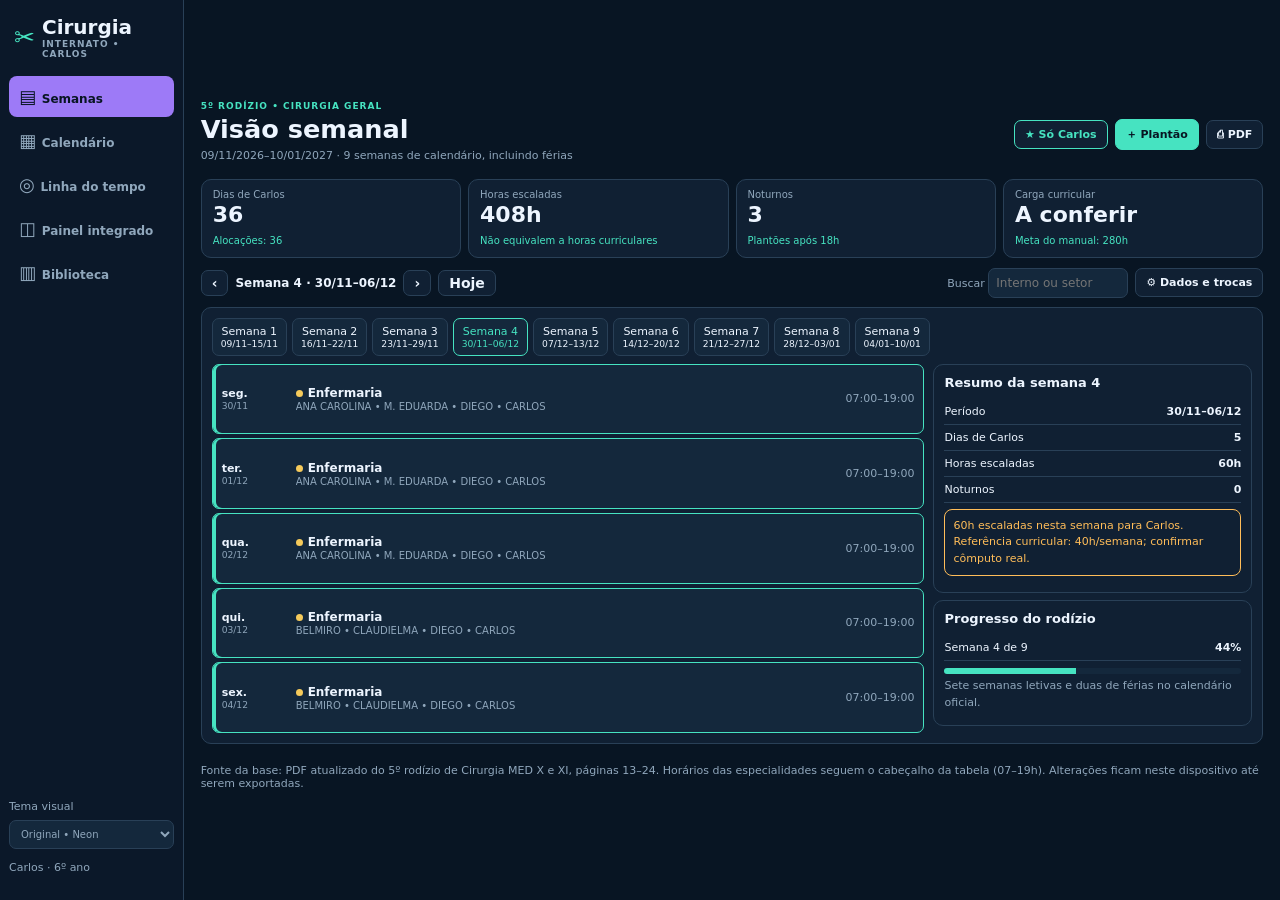
==== commit f409b23e: "Add files via upload" ====
--- a/index.html
+++ b/index.html
@@ -1 +1 @@
-<!doctype html><html lang="pt-BR"><head><meta charset="utf-8"><meta name="viewport" content="width=device-width,initial-scale=1,viewport-fit=cover"><meta name="theme-color" content="#081523"><meta name="description" content="Escala de Cirurgia — internato Carlos, com quatro visualizações e edição offline"><link rel="manifest" href="manifest.json"><link rel="icon" href="icon-192.png"><link rel="stylesheet" href="app.css"><title>Cirurgia • Internato Carlos</title></head><body data-theme="original"><div class="app"><aside class="sidebar"><div class="brand"><div class="brand-icon">✂</div><div><strong>Cirurgia</strong><small>INTERNATO • CARLOS</small></div></div><nav id="nav"><button data-view="weekly" class="active"><span>▤</span> Semanas</button><button data-view="calendar"><span>▦</span> Calendário</button><button data-view="timeline"><span>◎</span> Linha do tempo</button><button data-view="dashboard"><span>◫</span> Painel integrado</button></nav><div class="sidebar-bottom"><label for="theme">Tema visual</label><select id="theme"><option value="original">Original • Neon</option><option value="mono">Preto, branco e cinza</option><option value="pearl">Pérola e azul-marinho</option></select><div class="me"><span class="avatar">C</span><span><strong>Carlos</strong><small>6º ano • destaque ativo</small></span></div></div></aside><main class="main"><header class="top"><div><div class="eyebrow">5º RODÍZIO • CIRURGIA GERAL</div><h1 id="pageTitle">Visão semanal</h1><p>09/11/2026 – 10/01/2027 · 9 semanas de calendário, incluindo férias</p></div><div class="top-actions"><button id="filter" class="btn selected">★ Carlos</button><button id="add" class="btn primary">＋ Plantão</button><button id="print" class="btn">⎙ PDF</button></div></header><section class="kpis" id="kpis"></section><section class="controls"><div class="pager"><button id="prev" aria-label="Anterior">‹</button><strong id="period"></strong><button id="next" aria-label="Próximo">›</button><button id="today" class="small">Hoje</button></div><div class="right"><label class="search-label">Buscar <input id="search" placeholder="Interno ou setor" autocomplete="off"></label><button id="settings" class="btn">⚙ Dados e trocas</button></div></section><div id="content"></div><footer>Fonte inicial: manual e escala do 5º rodízio de Cirurgia MED X e XI. Importação de outros internos é preliminar: confira com o PDF oficial antes do uso. Alterações ficam neste dispositivo até serem exportadas.</footer></main></div><dialog id="editor"><form id="editForm" class="dialog-inner"><header><h2 id="dialogTitle">Editar plantão</h2><button type="button" id="closeEditor" class="close" aria-label="Fechar">×</button></header><input type="hidden" id="eventId"><div class="form-grid"><label>Data<input type="date" id="date" required></label><label>Setor<input id="sector" list="sectors" required><datalist id="sectors"><option>Sutura diurno</option><option>Sutura noturno</option><option>Enfermaria</option><option>Ortopedia</option><option>Oncologia</option><option>Digestiva</option><option>Vascular</option><option>Endoscopia</option><option>Urologia</option><option>Plástica</option></datalist></label><label>Início<input type="time" id="start" required></label><label>Fim<input type="time" id="end" required></label></div><label>Internos (separar por vírgulas)<textarea id="names" rows="3" required></textarea></label><label>Observações<textarea id="note" rows="2"></textarea></label><label>Horas curriculares computadas (opcional)<input type="number" id="credited" min="0" max="24" step="0.5" placeholder="Não informado"></label><div class="dialog-actions"><button type="button" class="btn danger" id="delete">Excluir</button><button type="submit" class="btn primary">Salvar plantão</button></div></form></dialog><dialog id="dataDialog"><div class="dialog-inner"><header><h2>Dados, trocas e segurança</h2><button type="button" class="close" id="closeData">×</button></header><p>Os dados são armazenados localmente no navegador. Exporte um backup após editar; o GitHub Pages não sincroniza alterações entre aparelhos.</p><div class="action-grid"><button id="exportJson" class="btn">↓ Exportar JSON</button><button id="exportCsv" class="btn">↓ Exportar CSV</button><button id="importJson" class="btn">↑ Importar JSON</button><button id="reset" class="btn danger">Restaurar escala inicial</button></div><input type="file" id="fileImport" accept=".json,application/json" hidden><h3>Registro de trocas e ajustes</h3><div id="audit"></div><p class="hint">Para trocar plantões, edite as duas alocações envolvidas. O histórico registra a mudança neste dispositivo.</p></div></dialog><script src="seed.js"></script><script src="app.js"></script></body></html>
+<!doctype html><html lang="pt-BR"><head><meta charset="utf-8"><meta name="viewport" content="width=device-width,initial-scale=1,viewport-fit=cover"><meta name="theme-color" content="#081523"><link rel="manifest" href="manifest.json"><link rel="icon" href="icon-192.png"><link rel="apple-touch-icon" href="icon-192.png"><link rel="stylesheet" href="app.css"><title>Cirurgia • Internato Carlos</title></head><body data-theme="original"><div class="app"><aside class="sidebar"><div class="brand">✂ <strong>Cirurgia<small>INTERNATO • CARLOS</small></strong></div><nav id="nav" aria-label="Navegação principal"><button data-view="weekly" aria-label="Semanas">▤ <span>Semanas</span></button><button data-view="calendar" aria-label="Calendário">▦ <span>Calendário</span></button><button data-view="timeline" aria-label="Linha do tempo">◎ <span>Linha do tempo</span></button><button data-view="dashboard" aria-label="Painel integrado">◫ <span>Painel integrado</span></button><button data-view="library" aria-label="Biblioteca de Cirurgia">▥ <span>Biblioteca</span></button></nav><div class="sidebar-bottom"><label for="theme">Tema visual</label><select id="theme"><option value="original">Original • Neon</option><option value="mono">Preto, branco e cinza</option><option value="pearl">Pérola e azul-marinho</option></select><p>Carlos · 6º ano</p></div></aside><main class="main"><header class="top"><div><div class="eyebrow">5º RODÍZIO • CIRURGIA GERAL</div><h1 id="pageTitle">Visão semanal</h1><p class="hint">09/11/2026–10/01/2027 · 9 semanas de calendário, incluindo férias</p></div><div class="top-actions"><button id="filter" class="btn">★ Só Carlos</button><button id="add" class="btn primary">＋ Plantão</button><button id="print" class="btn">⎙ PDF</button></div></header><p id="scheduleUpdate" class="notice" role="status" hidden></p><section class="kpis" id="kpis"></section><section class="controls"><div class="pager"><button id="prev" class="btn" aria-label="Anterior">‹</button><strong id="period"></strong><button id="next" class="btn" aria-label="Próximo">›</button><button id="today" class="btn">Hoje</button></div><div class="tools"><label>Buscar <input id="search" placeholder="Interno ou setor"></label><button id="settings" class="btn">⚙ Dados e trocas</button></div></section><div id="content"></div><footer>Fonte da base: PDF atualizado do 5º rodízio de Cirurgia MED X e XI, páginas 13–24. Horários das especialidades seguem o cabeçalho da tabela (07–19h). Alterações ficam neste dispositivo até serem exportadas.</footer></main></div><dialog id="editor"><form id="editForm" class="dialog-inner"><header><h2 id="dialogTitle">Editar plantão</h2><button type="button" class="close" id="closeEditor" aria-label="Fechar">×</button></header><input id="eventId" type="hidden"><div class="form-grid"><label>Data<input id="date" type="date" required></label><label>Setor<input id="sector" list="sectors" required><datalist id="sectors"><option>Enfermaria</option><option>Sutura diurno</option><option>Sutura noturno</option><option>Ortopedia</option><option>Oncologia</option><option>Digestiva</option><option>Vascular</option><option>Urologia</option><option>Endoscopia</option><option>Plástica</option></datalist></label><label>Início<input id="start" type="time" required></label><label>Fim<input id="end" type="time" required></label></div><label>Internos (separados por vírgulas)<textarea id="names" required rows="3"></textarea></label><label>Observações<textarea id="note" rows="2"></textarea></label><label>Horas curriculares computadas (opcional)<input id="credited" type="number" min="0" max="24" step="0.5" placeholder="Não informado"></label><div class="tools"><button id="delete" type="button" class="btn danger">Excluir</button><button class="btn primary" type="submit">Salvar plantão</button></div></form></dialog><dialog id="dataDialog"><div class="dialog-inner"><header><h2>Dados, trocas e segurança</h2><button class="close" id="closeData" aria-label="Fechar">×</button></header><p>Os dados ficam neste navegador. Exporte um backup após editar; o GitHub Pages não sincroniza aparelhos.</p><div class="tools"><button id="exportJson" class="btn">↓ Exportar JSON</button><button id="exportCsv" class="btn">↓ Exportar CSV</button><button id="importJson" class="btn">↑ Importar JSON/CSV</button><button id="downloadPrevious" class="btn" hidden>↓ Baixar cópia anterior</button><button id="reset" class="btn danger">Restaurar escala inicial</button></div><input id="fileImport" type="file" accept=".json,.csv" hidden><h3>Registro de trocas e ajustes</h3><div id="audit"></div><p class="hint">Para trocar plantões, edite as duas alocações envolvidas. O histórico registra cada mudança.</p></div></dialog><script src="seed.js"></script><script src="library-data.js"></script><script src="library.js"></script><script src="app.js"></script></body></html>
--- a/app.css
+++ b/app.css
@@ -1 +1,7 @@
-:root{font-family:Inter,ui-sans-serif,system-ui,-apple-system,"Segoe UI",sans-serif;color-scheme:dark;--bg:#081523;--side:#0b1829;--card:#102033;--card2:#14283c;--border:#294057;--text:#edf5ff;--muted:#90a7bc;--accent:#46e3c1;--purple:#9d7af7;--blue:#36c7f5;--alert:#ffbd59;--danger:#ff6578;--shadow:0 18px 38px #0003}body[data-theme=mono]{--bg:#0b0b0c;--side:#111;--card:#19191a;--card2:#262629;--border:#48484b;--text:#f4f4f4;--muted:#aaa;--accent:#e0e0e0;--purple:#aaa;--blue:#ccc;--alert:#f0f0f0;--danger:#d3d3d3}body[data-theme=pearl]{color-scheme:light;--bg:#f4f1ea;--side:#fffdfa;--card:#fffefa;--card2:#e9eef5;--border:#c8d6e5;--text:#102844;--muted:#647b91;--accent:#006ff0;--purple:#345dca;--blue:#0088ec;--alert:#aa6500;--danger:#bf304c;--shadow:0 12px 28px #0e30501a}*{box-sizing:border-box}body{margin:0;background:var(--bg);color:var(--text)}button,input,select,textarea{font:inherit}button{cursor:pointer}button:focus-visible,input:focus-visible,select:focus-visible{outline:2px solid var(--accent);outline-offset:2px}.app{display:flex;min-height:100vh}.sidebar{width:240px;flex-shrink:0;background:var(--side);border-right:1px solid var(--border);padding:28px 16px;display:flex;flex-direction:column;position:sticky;top:0;height:100vh}.brand{display:flex;gap:12px;align-items:center;padding:4px 10px 38px}.brand-icon{font-size:32px;color:var(--accent)}.brand strong{font-size:24px}.brand small,.me small{display:block;color:var(--muted);font-size:10px;letter-spacing:1px}.sidebar nav{display:grid;gap:8px}.sidebar nav button{border:0;background:transparent;color:var(--muted);padding:14px;text-align:left;border-radius:12px;font-weight:700}.sidebar nav button span{font-size:19px;margin-right:8px}.sidebar nav button.active{background:var(--purple);color:var(--bg)}.sidebar-bottom{margin-top:auto;display:grid;gap:12px}.sidebar-bottom label{font-size:12px;color:var(--muted)}select,input,textarea{background:var(--card2);color:var(--text);border:1px solid var(--border);border-radius:10px;padding:10px;width:100%}.me{border-top:1px solid var(--border);padding-top:18px;display:flex;gap:10px;align-items:center}.avatar{display:grid;place-items:center;width:37px;height:37px;background:var(--accent);color:var(--bg);border-radius:50%;font-weight:900}.main{width:calc(100% - 240px);max-width:1600px;margin:auto;padding:28px clamp(14px,2.4vw,38px) 38px}.top,.controls,.pager,.top-actions,.right{display:flex;align-items:center;justify-content:space-between;gap:12px;flex-wrap:wrap}.eyebrow{color:var(--accent);font-size:11px;letter-spacing:2px;font-weight:800}h1{font-size:clamp(26px,3vw,40px);margin:5px 0}.top p,footer,.hint{color:var(--muted);font-size:13px}.btn,.pager button{border:1px solid var(--border);background:var(--card);color:var(--text);border-radius:11px;padding:10px 14px;font-weight:700}.btn.primary{background:var(--accent);color:var(--bg);border-color:var(--accent)}.btn.selected{border-color:var(--accent);color:var(--accent)}.btn.danger{color:var(--danger)}.kpis{display:grid;grid-template-columns:repeat(4,minmax(0,1fr));gap:12px;margin:24px 0}.kpi,.panel,.day-card,.week-shell,.calendar-shell,.timeline-shell{border:1px solid var(--border);border-radius:16px;background:var(--card);box-shadow:var(--shadow)}.kpi{padding:18px}.kpi small{display:block;color:var(--muted);font-size:12px}.kpi strong{display:block;font-size:30px;margin:7px 0}.kpi em{font-size:11px;color:var(--accent);font-style:normal}.controls{margin:18px 0}.pager strong{min-width:180px;text-align:center}.pager button{font-size:20px;padding:5px 13px}.pager button.small{font-size:12px}.search-label{font-size:12px;color:var(--muted);display:flex;align-items:center;gap:8px}.search-label input{width:180px}.week-shell,.calendar-shell,.timeline-shell{padding:18px;margin-bottom:20px}.week-tabs{display:flex;gap:8px;overflow:auto;padding:2px 0 18px}.week-tabs button{white-space:nowrap;background:var(--card2);border:1px solid var(--border);border-radius:12px;color:var(--text);padding:10px}.week-tabs button.active{border-color:var(--accent);color:var(--accent)}.week-grid{display:grid;grid-template-columns:minmax(0,1.7fr) minmax(240px,1fr);gap:16px}.days{display:grid;gap:9px}.shift-row{display:grid;grid-template-columns:90px 1fr auto;gap:12px;align-items:center;background:var(--card2);border:1px solid var(--border);border-radius:12px;padding:12px;cursor:pointer;min-height:70px}.shift-row.me-shift{border-color:var(--accent);box-shadow:inset 3px 0 var(--accent)}.shift-row .date{font-size:13px}.shift-row .date small{display:block;color:var(--muted)}.shift-main{min-width:0}.shift-main strong{display:block}.shift-main small{display:block;color:var(--muted);font-size:11px;margin-top:4px;overflow:hidden;text-overflow:ellipsis}.time{white-space:nowrap;font-size:12px;color:var(--muted)}.sector-dot{display:inline-block;width:9px;height:9px;border-radius:50%;margin-right:7px;background:var(--sector-color,var(--accent))}.panel{padding:18px;margin-bottom:12px}.panel h3{margin:0 0 16px;font-size:16px}.statline{display:flex;justify-content:space-between;padding:10px 0;border-bottom:1px solid var(--border);font-size:13px}.statline:last-child{border-bottom:0}.progress{height:10px;background:var(--card2);border-radius:20px;overflow:hidden;margin-top:12px}.progress span{display:block;background:var(--accent);height:100%}.notice{padding:12px;border:1px solid var(--alert);border-radius:10px;color:var(--alert);font-size:12px;margin-top:10px}.calendar{display:grid;grid-template-columns:repeat(7,minmax(0,1fr));gap:1px;background:var(--border);border:1px solid var(--border);border-radius:12px;overflow:hidden}.cal-head{text-align:center;padding:12px 2px;background:var(--card2);font-size:12px;font-weight:700}.cal-cell{min-height:116px;background:var(--card);padding:7px;min-width:0}.cal-cell.outside{opacity:.4}.cal-cell.today{outline:2px solid var(--accent);outline-offset:-2px}.cal-num{font-size:12px;color:var(--muted);display:block;margin-bottom:7px}.cal-event{display:block;width:100%;text-align:left;padding:5px;border:0;border-radius:5px;background:color-mix(in srgb,var(--sector-color) 22%,var(--card));color:var(--text);border-left:3px solid var(--sector-color);font-size:10px;margin-bottom:4px;overflow:hidden;text-overflow:ellipsis;white-space:nowrap}.cal-event.me-shift{font-weight:900;outline:1px solid var(--accent)}.legend{display:flex;gap:13px;flex-wrap:wrap;margin-top:15px;font-size:12px;color:var(--muted)}.steps{display:flex;justify-content:space-between;gap:5px;margin:28px 0}.step{flex:1;min-width:0;text-align:center;position:relative}.step:not(:last-child):after{content:"";position:absolute;height:3px;background:var(--border);left:55%;right:-45%;top:13px}.step button{position:relative;z-index:1;width:28px;height:28px;border:2px solid var(--purple);background:var(--card2);color:var(--text);border-radius:50%;font-size:10px}.step.active button{background:var(--accent);border-color:var(--accent);color:var(--bg)}.step small{display:block;margin-top:8px;color:var(--muted);font-size:10px}.dash-grid{display:grid;grid-template-columns:1.15fr 1fr;gap:16px}.bars{display:grid;gap:12px}.bar-label{display:flex;justify-content:space-between;font-size:12px;margin-bottom:5px}.bar-track{height:9px;background:var(--card2);border-radius:10px;overflow:hidden}.bar-fill{height:100%;background:var(--sector-color);border-radius:10px}.empty{padding:25px;text-align:center;color:var(--muted)}.holiday{padding:12px;border:1px dashed var(--purple);color:var(--purple);border-radius:10px;margin-bottom:14px}dialog{background:var(--card);color:var(--text);border:1px solid var(--border);border-radius:18px;width:min(620px,94vw);max-height:88vh;overflow:auto;padding:0;box-shadow:0 30px 90px #0008}dialog::backdrop{background:#000a}.dialog-inner{padding:24px;display:grid;gap:17px}.dialog-inner header{display:flex;align-items:center;justify-content:space-between}.dialog-inner h2{margin:0}.close{border:0;background:transparent;color:var(--text);font-size:26px}.dialog-inner label{font-size:12px;display:grid;gap:6px}.form-grid{display:grid;grid-template-columns:1fr 1fr;gap:12px}.dialog-actions,.action-grid{display:flex;flex-wrap:wrap;gap:10px;justify-content:flex-end}.audit-item{border-bottom:1px solid var(--border);padding:10px 0;font-size:12px;color:var(--muted)}footer{padding-top:20px}@media(max-width:1000px){.sidebar{width:80px;padding:20px 8px}.brand{justify-content:center;padding:0 0 24px}.brand>div:last-child,.sidebar nav button{font-size:0}.sidebar nav button span{font-size:22px}.sidebar-bottom label,.sidebar-bottom select,.me span:last-child{display:none}.me{justify-content:center}.main{width:calc(100% - 80px)}.week-grid,.dash-grid{grid-template-columns:1fr}}@media(max-width:650px){.app{display:block}.sidebar{width:100%;height:auto;position:sticky;top:0;z-index:5;padding:8px 12px;flex-direction:row;align-items:center;gap:10px}.brand{padding:0}.brand-icon{font-size:22px}.sidebar nav{display:flex;overflow:auto;flex:1}.sidebar nav button{padding:8px;flex-shrink:0}.sidebar nav button span{font-size:20px;margin:0}.sidebar-bottom{margin:0}.me{padding:0;border:0}.avatar{width:30px;height:30px}.main{width:100%;padding:15px 10px}.top-actions{width:100%}.top-actions .btn{flex:1;font-size:12px;padding:9px 4px}.kpis{grid-template-columns:repeat(2,1fr);gap:8px}.kpi{padding:12px}.kpi strong{font-size:24px}.search-label input{width:140px}.cal-cell{min-height:76px;padding:3px}.cal-head{font-size:10px;padding:7px 0}.cal-event{font-size:9px;padding:3px}.week-shell,.calendar-shell,.timeline-shell{padding:10px}.shift-row{grid-template-columns:58px 1fr;gap:6px;padding:9px}.shift-row .time{grid-column:2}.steps{overflow:auto}.step{min-width:50px}.form-grid{grid-template-columns:1fr 1fr}}@media print{.sidebar,.top-actions,.controls,.week-tabs,footer,.dialog-inner{display:none!important}.main{width:100%;padding:0}body{background:white;color:black}.kpi,.panel,.week-shell,.calendar-shell,.timeline-shell{box-shadow:none;break-inside:avoid}.cal-cell{min-height:80px}.cal-event{color:black}*{print-color-adjust:exact;-webkit-print-color-adjust:exact}}
+:root{font-family:Inter,system-ui,-apple-system,"Segoe UI",sans-serif;color-scheme:dark;--bg:#081523;--side:#0b1829;--card:#102033;--card2:#14283c;--border:#294057;--text:#edf5ff;--muted:#90a7bc;--accent:#46e3c1;--purple:#9d7af7;--alert:#ffbd59;--danger:#ff6578}body[data-theme=mono]{--bg:#0b0b0c;--side:#111;--card:#19191a;--card2:#262629;--border:#48484b;--text:#f4f4f4;--muted:#aaa;--accent:#e0e0e0;--purple:#aaa;--alert:#eee;--danger:#ddd}body[data-theme=pearl]{color-scheme:light;--bg:#f4f1ea;--side:#fffdfa;--card:#fffefa;--card2:#e9eef5;--border:#c8d6e5;--text:#102844;--muted:#647b91;--accent:#006ff0;--purple:#345dca;--alert:#aa6500;--danger:#bf304c}*{box-sizing:border-box}body{margin:0;background:var(--bg);color:var(--text)}button,input,select,textarea{font:inherit;color:inherit}button{cursor:pointer;touch-action:manipulation}button:focus-visible,input:focus-visible,select:focus-visible,textarea:focus-visible,a:focus-visible{outline:2px solid var(--accent);outline-offset:2px}button:disabled{opacity:.4;cursor:default}[hidden]{display:none!important}a{color:var(--accent)}.app{display:flex;min-height:100vh}.sidebar{width:184px;flex-shrink:0;background:var(--side);border-right:1px solid var(--border);padding:13px 9px;display:flex;flex-direction:column;position:sticky;top:0;height:100vh}.brand{display:flex;gap:7px;align-items:center;color:var(--accent);font-size:25px;padding:2px 5px 17px}.brand strong{font-size:20px;color:var(--text)}.brand small{display:block;color:var(--muted);font-size:9px;letter-spacing:1px}.sidebar nav{display:grid;gap:3px}.sidebar nav button{background:transparent;border:0;color:var(--muted);padding:10px;text-align:left;border-radius:8px;font-size:18px;min-height:39px}.sidebar nav button span{font-size:12px;font-weight:700}.sidebar nav button.active{background:var(--purple);color:var(--bg)}.sidebar-bottom{margin-top:auto;font-size:11px;color:var(--muted)}select,input,textarea{background:var(--card2);border:1px solid var(--border);border-radius:7px;padding:7px;font-size:12px;width:100%}.sidebar-bottom select{font-size:10px;margin-top:7px}.main{width:calc(100% - 184px);max-width:1600px;margin:auto;padding:13px clamp(9px,1.3vw,20px) 18px}.top,.controls,.pager,.top-actions,.tools{display:flex;align-items:center;justify-content:space-between;gap:7px;flex-wrap:wrap}.tools{justify-content:flex-start}.eyebrow{color:var(--accent);font-size:9px;letter-spacing:1px;font-weight:800}h1{font-size:clamp(20px,2vw,27px);margin:3px 0}h2{font-size:20px}h3{font-size:13px;margin:0 0 9px}p{line-height:1.5}.hint,footer{font-size:11px;color:var(--muted);margin:4px 0}.btn,.pager button{border:1px solid var(--border);background:var(--card);color:var(--text);border-radius:7px;padding:7px 10px;font-size:11px;font-weight:700;text-decoration:none;display:inline-block}.btn.primary{background:var(--accent);border-color:var(--accent);color:var(--bg)}.btn.selected{border-color:var(--accent);color:var(--accent)}.btn.danger{color:var(--danger)}.kpis{display:grid;grid-template-columns:repeat(4,minmax(0,1fr));gap:7px;margin:10px 0}.kpi,.panel,.week-shell,.calendar-shell,.timeline-shell{border:1px solid var(--border);border-radius:10px;background:var(--card)}.kpi{padding:9px 11px}.kpi small{display:block;color:var(--muted);font-size:10px}.kpi strong{display:block;font-size:22px;margin:2px 0}.kpi em{font-size:10px;color:var(--accent);font-style:normal}.controls{margin:9px 0}.controls label{font-size:11px;color:var(--muted)}.controls input{width:140px}.pager{font-size:12px}.pager button{font-size:14px;padding:4px 10px}.week-shell,.calendar-shell,.timeline-shell{padding:10px;margin-bottom:10px}.week-tabs{display:flex;gap:5px;overflow:auto;padding-bottom:8px}.week-tabs button{white-space:nowrap;background:var(--card2);border:1px solid var(--border);border-radius:7px;padding:6px 8px;font-size:11px}.week-tabs small{display:block}.week-tabs button.active{border-color:var(--accent);color:var(--accent)}.week-grid{display:grid;grid-template-columns:minmax(0,1.9fr) minmax(205px,.85fr);gap:9px}.days{display:grid;gap:4px}.shift-row{display:grid;grid-template-columns:67px minmax(0,1fr) auto;gap:7px;align-items:center;background:var(--card2);color:var(--text);border:1px solid var(--border);border-radius:7px;padding:6px 9px;min-height:43px;text-align:left;width:100%}.me-shift{border-color:var(--accent);box-shadow:inset 3px 0 var(--accent)}.date{font-size:11px}.date small{display:block;color:var(--muted)}.shift-main{min-width:0}.shift-main strong{display:block;font-size:12px}.shift-main small{display:block;color:var(--muted);font-size:10px;margin-top:1px;overflow:hidden;text-overflow:ellipsis}.time{white-space:nowrap;font-size:11px;color:var(--muted)}.sector-dot{display:inline-block;width:7px;height:7px;border-radius:50%;margin-right:5px;background:var(--sector-color,var(--accent))}.panel{padding:10px;margin-bottom:7px}.statline{display:flex;justify-content:space-between;padding:6px 0;border-bottom:1px solid var(--border);font-size:11px;gap:10px}.progress,.bar-track{height:6px;background:var(--card2);border-radius:20px;overflow:hidden;margin-top:7px}.progress span,.bar-track>div{display:block;background:var(--accent);height:100%}.notice,.holiday{padding:8px;border:1px solid var(--alert);border-radius:8px;color:var(--alert);font-size:11px;margin:6px 0}.holiday{border:1px dashed var(--purple);color:var(--purple)}.calendar{display:grid;grid-template-columns:repeat(7,minmax(0,1fr));gap:1px;background:var(--border);border:1px solid var(--border);border-radius:10px;overflow:hidden}.cal-head{text-align:center;padding:6px 2px;background:var(--card2);font-size:10px;font-weight:700}.cal-cell{min-height:76px;background:var(--card);padding:4px;min-width:0}.cal-cell.outside{opacity:.4}.cal-cell.today{outline:2px solid var(--accent);outline-offset:-2px}.cal-num{font-size:10px;color:var(--muted);display:block;margin-bottom:3px}.cal-event{display:block;width:100%;text-align:left;padding:3px 4px;border:0;border-left:3px solid var(--sector-color);border-radius:4px;background:var(--card2);color:var(--text);font-size:9px;margin-bottom:2px;overflow:hidden;text-overflow:ellipsis;white-space:nowrap}.cal-event.me-shift{font-weight:900;outline:1px solid var(--accent)}.cal-more{border:0;background:transparent;color:var(--accent);font-size:9px}.legend{display:flex;gap:8px;flex-wrap:wrap;margin-top:8px;font-size:10px;color:var(--muted)}.steps{display:flex;justify-content:space-between;gap:5px;margin:14px 0}.step{text-align:center;flex:1;border-top:2px solid var(--border);padding-top:6px}.step button{width:27px;height:27px;border:1px solid var(--purple);border-radius:50%;background:var(--card2)}.step button.active{background:var(--accent);color:var(--bg)}.step small{display:block;font-size:9px;color:var(--muted);margin-top:4px}.dash-grid{display:grid;grid-template-columns:1.15fr 1fr;gap:9px}.bar-label{display:flex;justify-content:space-between;font-size:11px;margin-top:12px}.empty{padding:15px;color:var(--muted);text-align:center}dialog{background:var(--card);color:var(--text);border:1px solid var(--border);border-radius:16px;width:min(620px,94vw);max-height:88vh;overflow:auto;padding:0}dialog::backdrop{background:#000a}.dialog-inner{padding:16px;display:grid;gap:11px}.dialog-inner header{display:flex;align-items:center;justify-content:space-between}.dialog-inner h2{margin:0;font-size:18px}.close{border:0;background:transparent;color:var(--text);font-size:25px}.dialog-inner label{font-size:11px;display:grid;gap:4px}.form-grid{display:grid;grid-template-columns:1fr 1fr;gap:8px}.audit-item{border-bottom:1px solid var(--border);padding:6px 0;font-size:11px;color:var(--muted)}footer{padding-top:10px}.library-open #kpis,.library-open .controls,.library-open #filter,.library-open #add{display:none}.library-shell{margin-top:14px}.library-filters{display:grid;grid-template-columns:2fr 1.3fr 1fr 1fr;gap:7px;margin:10px 0}.library-filters label{font-size:10px;color:var(--muted);display:grid;gap:5px}.library-filters input,.library-filters select{min-height:36px}.lib-groups{display:flex;gap:6px;flex-wrap:wrap;margin:10px 0}.library-layout{display:grid;grid-template-columns:minmax(230px,.8fr) minmax(0,1.9fr);gap:10px;align-items:start}#lib-list{display:grid;gap:6px;max-height:74vh;overflow:auto;padding:2px}.topic{border:1px solid var(--border);border-radius:9px;background:var(--card);position:relative}.topic.chosen{border-color:var(--accent)}.topic-open{display:grid;gap:7px;padding:11px 35px 11px 11px;border:0;background:transparent;color:var(--text);width:100%;text-align:left}.topic-open strong{font-size:12px}.topic-meta{font-size:9px;color:var(--muted);text-transform:uppercase}.flags{display:flex;gap:4px;flex-wrap:wrap}.badge{border:1px solid var(--border);border-radius:4px;padding:2px 5px;font-size:9px;color:var(--muted)}.badge.parcial{color:var(--alert)}.badge.stored{color:var(--accent)}.fav{position:absolute;right:3px;top:4px;border:0;background:transparent;color:var(--muted);font-size:21px;width:32px;height:38px}.fav.selected{color:var(--accent)}.detail{padding:15px}.detail header{display:flex;justify-content:space-between;align-items:flex-start;gap:10px}.detail header h2{margin:5px 0 9px}.detail header button{white-space:nowrap}.detail-tabs{display:flex;gap:5px;flex-wrap:wrap;margin:10px 0 12px}.detail-tabs .btn{min-height:35px}.clinical-grid{display:grid;grid-template-columns:1fr 1fr;gap:9px}.clinical-block{padding:12px;background:var(--card2);border-radius:8px}.clinical-block h3{font-size:11px;color:var(--accent)}.clinical-block p,.detail p{font-size:12px;line-height:1.65}.clinical-block:last-child{border:1px solid var(--alert)}.sources{border-top:1px solid var(--border);margin-top:15px;padding-top:10px}.sources summary,details summary{font-size:12px;cursor:pointer}.sources a{overflow-wrap:anywhere}#lib-offline{padding:12px;border:1px solid var(--border);border-radius:8px;background:var(--card);margin:10px 0}#lib-offline p{font-size:12px}.doc-row{display:flex;align-items:center;justify-content:space-between;gap:8px;padding:11px 0;border-bottom:1px solid var(--border)}.doc-row strong{font-size:12px}.doc-row small{display:block;font-size:10px;color:var(--muted);line-height:1.6;overflow-wrap:anywhere}.doc-actions{display:flex;gap:4px;flex-wrap:wrap}.flashcard{padding:20px;min-height:250px;background:var(--card2);border:1px solid var(--border);border-radius:10px}.flashcard h3{font-size:17px;line-height:1.5;margin:20px 0}.flashcard p{font-size:15px}.flash-pager{display:flex;justify-content:space-between;gap:7px;margin-top:18px}.pdf-toolbar{display:flex;align-items:center;flex-wrap:wrap;gap:5px;margin:10px 0}.pdf-toolbar input{width:55px}.pdf-toolbar span{font-size:11px}.pdf-scroll{overflow:auto;max-height:73vh;background:#26313f;max-width:100%}.pdf-scroll canvas{display:block;background:white;margin:auto}#pdf-box{margin-top:15px;border-top:1px solid var(--border);padding-top:10px}#pdf-status{font-size:10px;color:var(--muted)}#lib-all-docs{max-height:350px;overflow:auto}.lib-welcome{padding:24px}.lib-welcome h2{font-size:25px}
+@media(max-width:1000px){.sidebar{width:62px;padding:10px 5px}.brand strong,.sidebar nav button span,.sidebar-bottom{display:none}.brand{padding:0 0 12px;justify-content:center}.sidebar nav button{text-align:center;padding:7px;font-size:20px}.main{width:calc(100% - 62px)}.week-grid,.dash-grid{grid-template-columns:1fr}}
+@media(max-width:850px){.library-layout{display:flex;flex-direction:column}#lib-detail{order:-1;width:100%;scroll-margin-top:12px}#lib-list{width:100%;max-height:none;grid-template-columns:1fr 1fr}.library-filters{grid-template-columns:1fr 1fr}.library-filters label:first-child{grid-column:1/-1}}
+@media(max-width:650px){.app{display:block}.sidebar{position:fixed;top:auto;bottom:0;width:100%;height:auto;z-index:5;padding:4px 6px calc(4px + env(safe-area-inset-bottom));border-top:1px solid var(--border);border-right:0}.brand{display:none}.sidebar nav{display:flex;justify-content:space-around}.sidebar nav button{min-width:44px;min-height:42px}.main{width:100%;padding:8px 6px calc(76px + env(safe-area-inset-bottom))}.top-actions{width:100%}.top-actions .btn{flex:1}.kpis{gap:4px}.kpi{padding:6px 5px}.kpi strong{font-size:17px}.kpi small,.kpi em{font-size:9px}.controls{gap:5px}.shift-row{grid-template-columns:52px minmax(0,1fr) auto;gap:4px;padding:5px;min-height:39px}.shift-main strong{font-size:11px}.shift-main small,.time{font-size:9px}.week-shell,.calendar-shell,.timeline-shell{padding:6px}.cal-cell{padding:2px;min-height:57px}.cal-event{font-size:8px}.cal-head{font-size:9px}.clinical-grid{grid-template-columns:1fr}.clinical-block p{font-size:13px}.detail{padding:10px}.detail header{flex-wrap:wrap}.detail h2{font-size:18px}.detail-tabs .btn{flex:1;padding:8px 4px;font-size:10px}#lib-list{grid-template-columns:1fr}.doc-row{align-items:flex-start;flex-direction:column}.doc-actions .btn,.pdf-toolbar .btn{min-height:36px}.steps{overflow:auto}.step{min-width:33px}.lib-groups .btn{min-height:36px}.lib-welcome{padding:12px}}
+@media(max-width:380px){.shift-row{grid-template-columns:46px minmax(0,1fr)}.time{grid-column:2}.kpi strong{font-size:15px}}
+@media print{.sidebar,.top-actions,.controls,.week-tabs,footer,.dialog-inner,.library-filters,.lib-groups,#lib-offline,#lib-list,.detail-tabs,.detail header button{display:none!important}.main{width:100%;padding:0}.library-layout,.clinical-grid{display:block}.clinical-block,.panel{break-inside:avoid}body{background:white;color:black}*{print-color-adjust:exact;-webkit-print-color-adjust:exact}}
+.lib-overview{display:flex;gap:20px;justify-content:space-between;border:1px solid var(--border);background:var(--card);padding:12px;border-radius:10px;margin-bottom:12px}.lib-overview strong,.lib-overview small{display:block}.lib-overview small{color:var(--muted);font-size:11px;margin-top:5px}.library-open .kpis,.library-open .controls,.library-open .top-actions{display:none}.lib-tools{margin:10px 0}#lib-status{font-size:12px;color:var(--accent);min-height:18px}.topic-card{display:block;width:100%;text-align:left;background:var(--card);color:var(--text);border:1px solid var(--border);padding:12px;border-radius:9px}.topic-card strong{display:block;margin:5px 0;font-size:13px}.topic-card small{display:block;color:var(--muted);font-size:10px}.topic-card.active{border-color:var(--accent);background:var(--card2)}.coverage-scroll{max-height:60vh;overflow:auto}table{width:100%;border-collapse:collapse;font-size:12px}td,th{padding:8px;border-bottom:1px solid var(--border);text-align:left}#doc-text{max-height:65vh;overflow:auto}#doc-text .panel{padding:10px;margin-top:8px}.detail-tabs button[aria-pressed=true]{border-color:var(--accent);color:var(--accent)}.flashcard p{white-space:pre-wrap}.library-layout{align-items:start}.library-filters{margin-top:10px}#lib-list{display:grid;gap:7px;max-height:78vh;overflow:auto;padding:2px}.detail{min-width:0}.panel>summary{cursor:pointer;padding:10px}
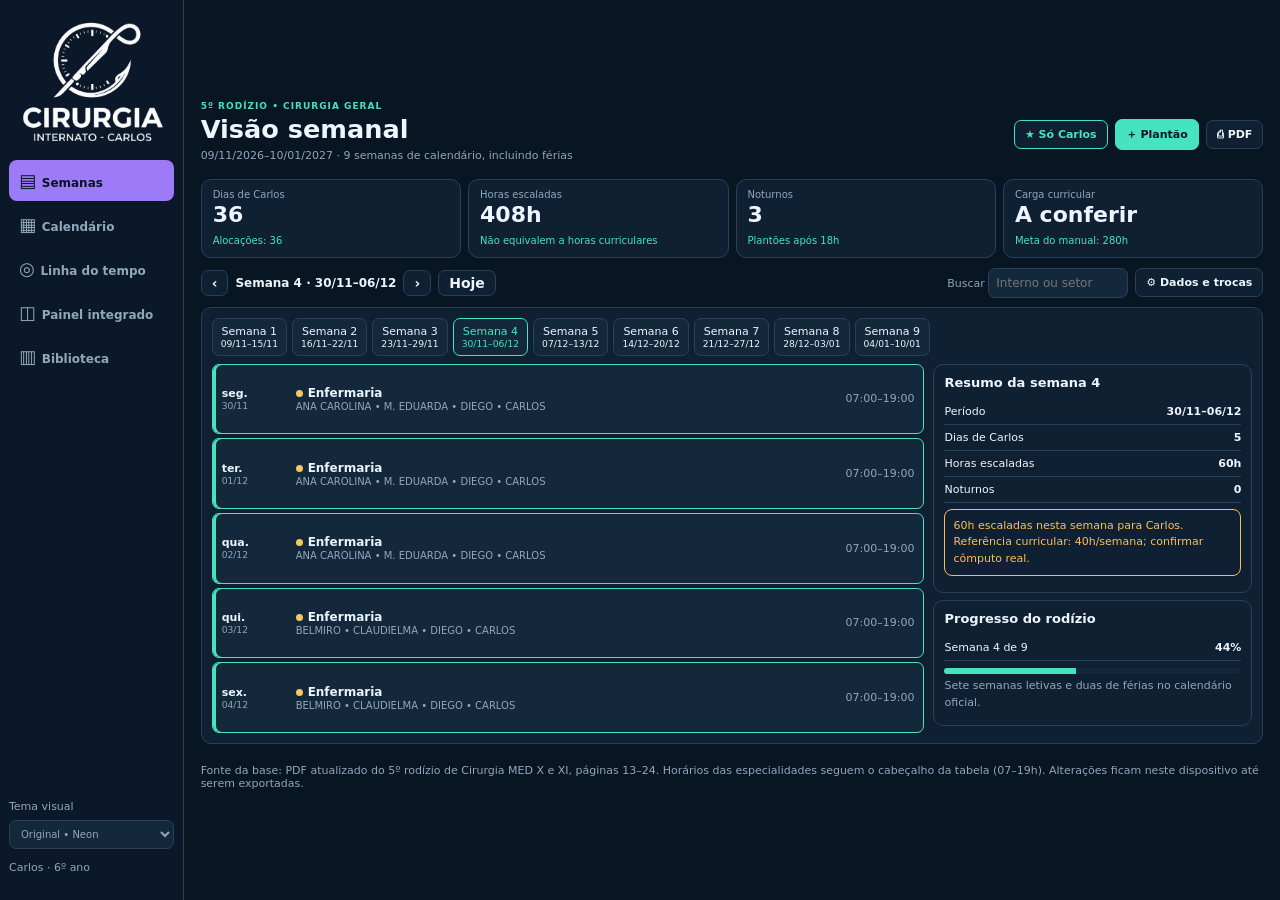
==== commit ecd9db99: "Add files via upload" ====
--- a/index.html
+++ b/index.html
@@ -1 +1 @@
-<!doctype html><html lang="pt-BR"><head><meta charset="utf-8"><meta name="viewport" content="width=device-width,initial-scale=1,viewport-fit=cover"><meta name="theme-color" content="#081523"><link rel="manifest" href="manifest.json"><link rel="icon" href="icon-192.png"><link rel="apple-touch-icon" href="icon-192.png"><link rel="stylesheet" href="app.css"><title>Cirurgia • Internato Carlos</title></head><body data-theme="original"><div class="app"><aside class="sidebar"><div class="brand">✂ <strong>Cirurgia<small>INTERNATO • CARLOS</small></strong></div><nav id="nav" aria-label="Navegação principal"><button data-view="weekly" aria-label="Semanas">▤ <span>Semanas</span></button><button data-view="calendar" aria-label="Calendário">▦ <span>Calendário</span></button><button data-view="timeline" aria-label="Linha do tempo">◎ <span>Linha do tempo</span></button><button data-view="dashboard" aria-label="Painel integrado">◫ <span>Painel integrado</span></button><button data-view="library" aria-label="Biblioteca de Cirurgia">▥ <span>Biblioteca</span></button></nav><div class="sidebar-bottom"><label for="theme">Tema visual</label><select id="theme"><option value="original">Original • Neon</option><option value="mono">Preto, branco e cinza</option><option value="pearl">Pérola e azul-marinho</option></select><p>Carlos · 6º ano</p></div></aside><main class="main"><header class="top"><div><div class="eyebrow">5º RODÍZIO • CIRURGIA GERAL</div><h1 id="pageTitle">Visão semanal</h1><p class="hint">09/11/2026–10/01/2027 · 9 semanas de calendário, incluindo férias</p></div><div class="top-actions"><button id="filter" class="btn">★ Só Carlos</button><button id="add" class="btn primary">＋ Plantão</button><button id="print" class="btn">⎙ PDF</button></div></header><p id="scheduleUpdate" class="notice" role="status" hidden></p><section class="kpis" id="kpis"></section><section class="controls"><div class="pager"><button id="prev" class="btn" aria-label="Anterior">‹</button><strong id="period"></strong><button id="next" class="btn" aria-label="Próximo">›</button><button id="today" class="btn">Hoje</button></div><div class="tools"><label>Buscar <input id="search" placeholder="Interno ou setor"></label><button id="settings" class="btn">⚙ Dados e trocas</button></div></section><div id="content"></div><footer>Fonte da base: PDF atualizado do 5º rodízio de Cirurgia MED X e XI, páginas 13–24. Horários das especialidades seguem o cabeçalho da tabela (07–19h). Alterações ficam neste dispositivo até serem exportadas.</footer></main></div><dialog id="editor"><form id="editForm" class="dialog-inner"><header><h2 id="dialogTitle">Editar plantão</h2><button type="button" class="close" id="closeEditor" aria-label="Fechar">×</button></header><input id="eventId" type="hidden"><div class="form-grid"><label>Data<input id="date" type="date" required></label><label>Setor<input id="sector" list="sectors" required><datalist id="sectors"><option>Enfermaria</option><option>Sutura diurno</option><option>Sutura noturno</option><option>Ortopedia</option><option>Oncologia</option><option>Digestiva</option><option>Vascular</option><option>Urologia</option><option>Endoscopia</option><option>Plástica</option></datalist></label><label>Início<input id="start" type="time" required></label><label>Fim<input id="end" type="time" required></label></div><label>Internos (separados por vírgulas)<textarea id="names" required rows="3"></textarea></label><label>Observações<textarea id="note" rows="2"></textarea></label><label>Horas curriculares computadas (opcional)<input id="credited" type="number" min="0" max="24" step="0.5" placeholder="Não informado"></label><div class="tools"><button id="delete" type="button" class="btn danger">Excluir</button><button class="btn primary" type="submit">Salvar plantão</button></div></form></dialog><dialog id="dataDialog"><div class="dialog-inner"><header><h2>Dados, trocas e segurança</h2><button class="close" id="closeData" aria-label="Fechar">×</button></header><p>Os dados ficam neste navegador. Exporte um backup após editar; o GitHub Pages não sincroniza aparelhos.</p><div class="tools"><button id="exportJson" class="btn">↓ Exportar JSON</button><button id="exportCsv" class="btn">↓ Exportar CSV</button><button id="importJson" class="btn">↑ Importar JSON/CSV</button><button id="downloadPrevious" class="btn" hidden>↓ Baixar cópia anterior</button><button id="reset" class="btn danger">Restaurar escala inicial</button></div><input id="fileImport" type="file" accept=".json,.csv" hidden><h3>Registro de trocas e ajustes</h3><div id="audit"></div><p class="hint">Para trocar plantões, edite as duas alocações envolvidas. O histórico registra cada mudança.</p></div></dialog><script src="seed.js"></script><script src="library-data.js"></script><script src="library.js"></script><script src="app.js"></script></body></html>
+<!doctype html><html lang="pt-BR"><head><meta charset="utf-8"><meta name="viewport" content="width=device-width,initial-scale=1,viewport-fit=cover"><meta name="theme-color" content="#081523"><link rel="manifest" href="manifest.json"><link rel="icon" href="favicon.png"><link rel="apple-touch-icon" href="apple-touch-icon.png"><link rel="stylesheet" href="app.css"><title>Cirurgia • Internato Carlos</title></head><body data-theme="original"><div class="app"><aside class="sidebar"><div class="brand"><picture><source media="(max-width:1000px)" srcset="logo-symbol.png"><img class="brand-logo" src="logo-app.png" alt="Cirurgia — Internato Carlos"></picture></div><nav id="nav" aria-label="Navegação principal"><button data-view="weekly" aria-label="Semanas">▤ <span>Semanas</span></button><button data-view="calendar" aria-label="Calendário">▦ <span>Calendário</span></button><button data-view="timeline" aria-label="Linha do tempo">◎ <span>Linha do tempo</span></button><button data-view="dashboard" aria-label="Painel integrado">◫ <span>Painel integrado</span></button><button data-view="library" aria-label="Biblioteca de Cirurgia">▥ <span>Biblioteca</span></button></nav><div class="sidebar-bottom"><label for="theme">Tema visual</label><select id="theme"><option value="original">Original • Neon</option><option value="mono">Preto, branco e cinza</option><option value="pearl">Pérola e azul-marinho</option></select><p>Carlos · 6º ano</p></div></aside><main class="main"><header class="top"><div class="heading-brand"><img class="heading-logo" src="logo-symbol.png" alt=""><div><div class="eyebrow">5º RODÍZIO • CIRURGIA GERAL</div><h1 id="pageTitle">Visão semanal</h1><p class="hint">09/11/2026–10/01/2027 · 9 semanas de calendário, incluindo férias</p></div></div><div class="top-actions"><button id="filter" class="btn">★ Só Carlos</button><button id="add" class="btn primary">＋ Plantão</button><button id="print" class="btn">⎙ PDF</button></div></header><p id="scheduleUpdate" class="notice" role="status" hidden></p><section class="kpis" id="kpis"></section><section class="controls"><div class="pager"><button id="prev" class="btn" aria-label="Anterior">‹</button><strong id="period"></strong><button id="next" class="btn" aria-label="Próximo">›</button><button id="today" class="btn">Hoje</button></div><div class="tools"><label>Buscar <input id="search" placeholder="Interno ou setor"></label><button id="settings" class="btn">⚙ Dados e trocas</button></div></section><div id="content"></div><footer>Fonte da base: PDF atualizado do 5º rodízio de Cirurgia MED X e XI, páginas 13–24. Horários das especialidades seguem o cabeçalho da tabela (07–19h). Alterações ficam neste dispositivo até serem exportadas.</footer></main></div><dialog id="editor"><form id="editForm" class="dialog-inner"><header><h2 id="dialogTitle">Editar plantão</h2><button type="button" class="close" id="closeEditor" aria-label="Fechar">×</button></header><input id="eventId" type="hidden"><div class="form-grid"><label>Data<input id="date" type="date" required></label><label>Setor<input id="sector" list="sectors" required><datalist id="sectors"><option>Enfermaria</option><option>Sutura diurno</option><option>Sutura noturno</option><option>Ortopedia</option><option>Oncologia</option><option>Digestiva</option><option>Vascular</option><option>Urologia</option><option>Endoscopia</option><option>Plástica</option></datalist></label><label>Início<input id="start" type="time" required></label><label>Fim<input id="end" type="time" required></label></div><label>Internos (separados por vírgulas)<textarea id="names" required rows="3"></textarea></label><label>Observações<textarea id="note" rows="2"></textarea></label><label>Horas curriculares computadas (opcional)<input id="credited" type="number" min="0" max="24" step="0.5" placeholder="Não informado"></label><div class="tools"><button id="delete" type="button" class="btn danger">Excluir</button><button class="btn primary" type="submit">Salvar plantão</button></div></form></dialog><dialog id="dataDialog"><div class="dialog-inner"><header><h2>Dados, trocas e segurança</h2><button class="close" id="closeData" aria-label="Fechar">×</button></header><p>Os dados ficam neste navegador. Exporte um backup após editar; o GitHub Pages não sincroniza aparelhos.</p><div class="tools"><button id="exportJson" class="btn">↓ Exportar JSON</button><button id="exportCsv" class="btn">↓ Exportar CSV</button><button id="importJson" class="btn">↑ Importar JSON/CSV</button><button id="downloadPrevious" class="btn" hidden>↓ Baixar cópia anterior</button><button id="reset" class="btn danger">Restaurar escala inicial</button></div><input id="fileImport" type="file" accept=".json,.csv" hidden><h3>Registro de trocas e ajustes</h3><div id="audit"></div><p class="hint">Para trocar plantões, edite as duas alocações envolvidas. O histórico registra cada mudança.</p></div></dialog><script src="seed.js"></script><script src="library-data.js"></script><script src="library.js"></script><script src="app.js"></script></body></html>
--- a/app.css
+++ b/app.css
@@ -5,3 +5,8 @@
 @media(max-width:380px){.shift-row{grid-template-columns:46px minmax(0,1fr)}.time{grid-column:2}.kpi strong{font-size:15px}}
 @media print{.sidebar,.top-actions,.controls,.week-tabs,footer,.dialog-inner,.library-filters,.lib-groups,#lib-offline,#lib-list,.detail-tabs,.detail header button{display:none!important}.main{width:100%;padding:0}.library-layout,.clinical-grid{display:block}.clinical-block,.panel{break-inside:avoid}body{background:white;color:black}*{print-color-adjust:exact;-webkit-print-color-adjust:exact}}
 .lib-overview{display:flex;gap:20px;justify-content:space-between;border:1px solid var(--border);background:var(--card);padding:12px;border-radius:10px;margin-bottom:12px}.lib-overview strong,.lib-overview small{display:block}.lib-overview small{color:var(--muted);font-size:11px;margin-top:5px}.library-open .kpis,.library-open .controls,.library-open .top-actions{display:none}.lib-tools{margin:10px 0}#lib-status{font-size:12px;color:var(--accent);min-height:18px}.topic-card{display:block;width:100%;text-align:left;background:var(--card);color:var(--text);border:1px solid var(--border);padding:12px;border-radius:9px}.topic-card strong{display:block;margin:5px 0;font-size:13px}.topic-card small{display:block;color:var(--muted);font-size:10px}.topic-card.active{border-color:var(--accent);background:var(--card2)}.coverage-scroll{max-height:60vh;overflow:auto}table{width:100%;border-collapse:collapse;font-size:12px}td,th{padding:8px;border-bottom:1px solid var(--border);text-align:left}#doc-text{max-height:65vh;overflow:auto}#doc-text .panel{padding:10px;margin-top:8px}.detail-tabs button[aria-pressed=true]{border-color:var(--accent);color:var(--accent)}.flashcard p{white-space:pre-wrap}.library-layout{align-items:start}.library-filters{margin-top:10px}#lib-list{display:grid;gap:7px;max-height:78vh;overflow:auto;padding:2px}.detail{min-width:0}.panel>summary{cursor:pointer;padding:10px}
+
+.brand{padding:7px 5px 16px;justify-content:center}.brand-logo{display:block;width:144px;height:124px;object-fit:contain;filter:brightness(0) invert(1)}body[data-theme=pearl] .brand-logo{filter:none}.heading-brand{display:flex;gap:10px;align-items:center;min-width:0}.heading-brand>div{min-width:0}.heading-logo{display:none;width:46px;height:46px;object-fit:contain;flex-shrink:0;filter:brightness(0) invert(1)}body[data-theme=pearl] .heading-logo{filter:none}
+@media(max-width:1000px) and (min-width:651px){.brand{height:65px;padding:5px 0 12px}.brand-logo{width:48px;height:48px;object-fit:contain}.heading-logo{display:block}}
+@media(max-width:650px){.brand{display:none}.heading-logo{display:block;width:38px;height:38px}.heading-brand{gap:7px}.heading-brand h1{font-size:21px}.heading-brand .hint{font-size:9px}}
+@media print{.heading-logo{display:block;filter:none}}
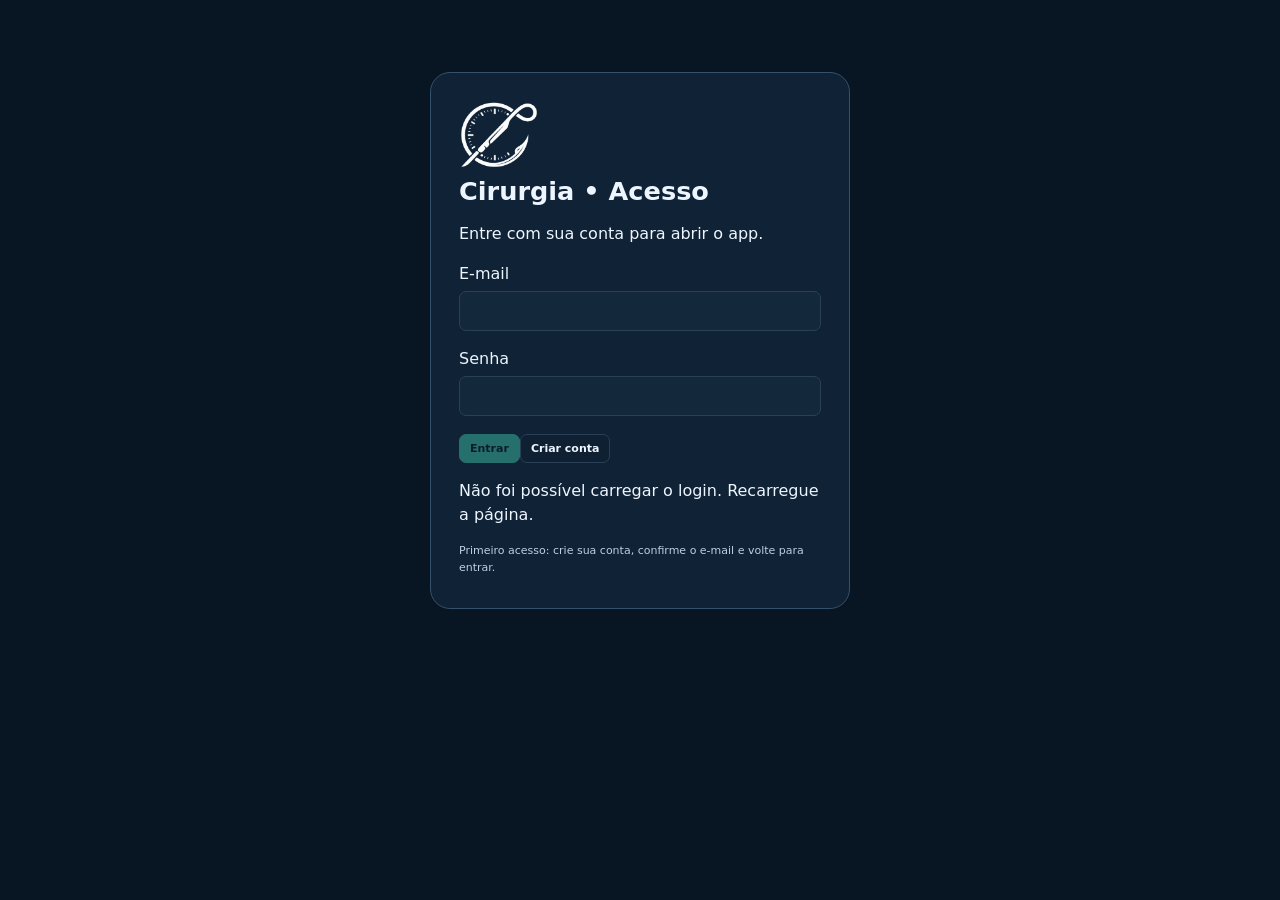
==== commit 77fd94b2: "Add files via upload" ====
--- a/index.html
+++ b/index.html
@@ -1 +1 @@
-<!doctype html><html lang="pt-BR"><head><meta charset="utf-8"><meta name="viewport" content="width=device-width,initial-scale=1,viewport-fit=cover"><meta name="theme-color" content="#081523"><link rel="manifest" href="manifest.json"><link rel="icon" href="favicon.png"><link rel="apple-touch-icon" href="apple-touch-icon.png"><link rel="stylesheet" href="app.css"><title>Cirurgia • Internato Carlos</title></head><body data-theme="original"><div class="app"><aside class="sidebar"><div class="brand"><picture><source media="(max-width:1000px)" srcset="logo-symbol.png"><img class="brand-logo" src="logo-app.png" alt="Cirurgia — Internato Carlos"></picture></div><nav id="nav" aria-label="Navegação principal"><button data-view="weekly" aria-label="Semanas">▤ <span>Semanas</span></button><button data-view="calendar" aria-label="Calendário">▦ <span>Calendário</span></button><button data-view="timeline" aria-label="Linha do tempo">◎ <span>Linha do tempo</span></button><button data-view="dashboard" aria-label="Painel integrado">◫ <span>Painel integrado</span></button><button data-view="library" aria-label="Biblioteca de Cirurgia">▥ <span>Biblioteca</span></button></nav><div class="sidebar-bottom"><label for="theme">Tema visual</label><select id="theme"><option value="original">Original • Neon</option><option value="mono">Preto, branco e cinza</option><option value="pearl">Pérola e azul-marinho</option></select><p>Carlos · 6º ano</p></div></aside><main class="main"><header class="top"><div class="heading-brand"><img class="heading-logo" src="logo-symbol.png" alt=""><div><div class="eyebrow">5º RODÍZIO • CIRURGIA GERAL</div><h1 id="pageTitle">Visão semanal</h1><p class="hint">09/11/2026–10/01/2027 · 9 semanas de calendário, incluindo férias</p></div></div><div class="top-actions"><button id="filter" class="btn">★ Só Carlos</button><button id="add" class="btn primary">＋ Plantão</button><button id="print" class="btn">⎙ PDF</button></div></header><p id="scheduleUpdate" class="notice" role="status" hidden></p><section class="kpis" id="kpis"></section><section class="controls"><div class="pager"><button id="prev" class="btn" aria-label="Anterior">‹</button><strong id="period"></strong><button id="next" class="btn" aria-label="Próximo">›</button><button id="today" class="btn">Hoje</button></div><div class="tools"><label>Buscar <input id="search" placeholder="Interno ou setor"></label><button id="settings" class="btn">⚙ Dados e trocas</button></div></section><div id="content"></div><footer>Fonte da base: PDF atualizado do 5º rodízio de Cirurgia MED X e XI, páginas 13–24. Horários das especialidades seguem o cabeçalho da tabela (07–19h). Alterações ficam neste dispositivo até serem exportadas.</footer></main></div><dialog id="editor"><form id="editForm" class="dialog-inner"><header><h2 id="dialogTitle">Editar plantão</h2><button type="button" class="close" id="closeEditor" aria-label="Fechar">×</button></header><input id="eventId" type="hidden"><div class="form-grid"><label>Data<input id="date" type="date" required></label><label>Setor<input id="sector" list="sectors" required><datalist id="sectors"><option>Enfermaria</option><option>Sutura diurno</option><option>Sutura noturno</option><option>Ortopedia</option><option>Oncologia</option><option>Digestiva</option><option>Vascular</option><option>Urologia</option><option>Endoscopia</option><option>Plástica</option></datalist></label><label>Início<input id="start" type="time" required></label><label>Fim<input id="end" type="time" required></label></div><label>Internos (separados por vírgulas)<textarea id="names" required rows="3"></textarea></label><label>Observações<textarea id="note" rows="2"></textarea></label><label>Horas curriculares computadas (opcional)<input id="credited" type="number" min="0" max="24" step="0.5" placeholder="Não informado"></label><div class="tools"><button id="delete" type="button" class="btn danger">Excluir</button><button class="btn primary" type="submit">Salvar plantão</button></div></form></dialog><dialog id="dataDialog"><div class="dialog-inner"><header><h2>Dados, trocas e segurança</h2><button class="close" id="closeData" aria-label="Fechar">×</button></header><p>Os dados ficam neste navegador. Exporte um backup após editar; o GitHub Pages não sincroniza aparelhos.</p><div class="tools"><button id="exportJson" class="btn">↓ Exportar JSON</button><button id="exportCsv" class="btn">↓ Exportar CSV</button><button id="importJson" class="btn">↑ Importar JSON/CSV</button><button id="downloadPrevious" class="btn" hidden>↓ Baixar cópia anterior</button><button id="reset" class="btn danger">Restaurar escala inicial</button></div><input id="fileImport" type="file" accept=".json,.csv" hidden><h3>Registro de trocas e ajustes</h3><div id="audit"></div><p class="hint">Para trocar plantões, edite as duas alocações envolvidas. O histórico registra cada mudança.</p></div></dialog><script src="seed.js"></script><script src="library-data.js"></script><script src="library.js"></script><script src="app.js"></script></body></html>
+<!doctype html><html lang="pt-BR"><head><meta charset="utf-8"><meta name="viewport" content="width=device-width,initial-scale=1,viewport-fit=cover"><meta name="theme-color" content="#081523"><link rel="manifest" href="manifest.json"><link rel="icon" href="favicon.png"><link rel="apple-touch-icon" href="apple-touch-icon.png"><link rel="stylesheet" href="app.css"><title>Cirurgia • Internato Carlos</title></head><body data-theme="original" class="auth-locked"><section id="authPanel" class="auth-panel" aria-labelledby="authTitle"><img src="logo-symbol.png" alt="" width="80"><h1 id="authTitle">Cirurgia • Acesso</h1><p>Entre com sua conta para abrir o app.</p><form id="loginForm"><label>E-mail<input id="authEmail" type="email" autocomplete="username" required></label><label>Senha<input id="authPassword" type="password" autocomplete="current-password" required></label><button class="btn primary" id="loginSubmit" type="submit">Entrar</button><button class="btn" id="authSignup" type="button">Criar conta</button></form><p id="authStatus" role="status" aria-live="polite">Verificando sessão…</p><p class="hint">Primeiro acesso: crie sua conta, confirme o e-mail e volte para entrar.</p></section><div class="app"><aside class="sidebar"><div class="brand"><picture><source media="(max-width:1000px)" srcset="logo-symbol.png"><img class="brand-logo" src="logo-app.png" alt="Cirurgia — Internato Carlos"></picture></div><nav id="nav" aria-label="Navegação principal"><button data-view="weekly" aria-label="Semanas">▤ <span>Semanas</span></button><button data-view="calendar" aria-label="Calendário">▦ <span>Calendário</span></button><button data-view="timeline" aria-label="Linha do tempo">◎ <span>Linha do tempo</span></button><button data-view="dashboard" aria-label="Painel integrado">◫ <span>Painel integrado</span></button><button data-view="library" aria-label="Biblioteca de Cirurgia">▥ <span>Biblioteca</span></button></nav><div class="sidebar-bottom"><label for="theme">Tema visual</label><select id="theme"><option value="original">Original • Neon</option><option value="mono">Preto, branco e cinza</option><option value="pearl">Pérola e azul-marinho</option></select><p>Carlos · 6º ano</p></div></aside><main class="main"><header class="top"><div class="heading-brand"><img class="heading-logo" src="logo-symbol.png" alt=""><div><div class="eyebrow">5º RODÍZIO • CIRURGIA GERAL</div><h1 id="pageTitle">Visão semanal</h1><p class="hint">09/11/2026–10/01/2027 · 9 semanas de calendário, incluindo férias</p></div></div><div class="top-actions"><button id="logout" class="btn">Sair</button><button id="filter" class="btn">★ Só Carlos</button><button id="add" class="btn primary">＋ Plantão</button><button id="print" class="btn">⎙ PDF</button></div></header><p id="scheduleUpdate" class="notice" role="status" hidden></p><section class="kpis" id="kpis"></section><section class="controls"><div class="pager"><button id="prev" class="btn" aria-label="Anterior">‹</button><strong id="period"></strong><button id="next" class="btn" aria-label="Próximo">›</button><button id="today" class="btn">Hoje</button></div><div class="tools"><label>Buscar <input id="search" placeholder="Interno ou setor"></label><button id="settings" class="btn">⚙ Dados e trocas</button></div></section><div id="content"></div><footer>Fonte da base: PDF atualizado do 5º rodízio de Cirurgia MED X e XI, páginas 13–24. Horários das especialidades seguem o cabeçalho da tabela (07–19h). Use Sincronizar para enviar escala e estudo à sua conta, ou exporte um backup local.</footer></main></div><dialog id="editor"><form id="editForm" class="dialog-inner"><header><h2 id="dialogTitle">Editar plantão</h2><button type="button" class="close" id="closeEditor" aria-label="Fechar">×</button></header><input id="eventId" type="hidden"><div class="form-grid"><label>Data<input id="date" type="date" required></label><label>Setor<input id="sector" list="sectors" required><datalist id="sectors"><option>Enfermaria</option><option>Sutura diurno</option><option>Sutura noturno</option><option>Ortopedia</option><option>Oncologia</option><option>Digestiva</option><option>Vascular</option><option>Urologia</option><option>Endoscopia</option><option>Plástica</option></datalist></label><label>Início<input id="start" type="time" required></label><label>Fim<input id="end" type="time" required></label></div><label>Internos (separados por vírgulas)<textarea id="names" required rows="3"></textarea></label><label>Observações<textarea id="note" rows="2"></textarea></label><label>Horas curriculares computadas (opcional)<input id="credited" type="number" min="0" max="24" step="0.5" placeholder="Não informado"></label><div class="tools"><button id="delete" type="button" class="btn danger">Excluir</button><button class="btn primary" type="submit">Salvar plantão</button></div></form></dialog><dialog id="dataDialog"><div class="dialog-inner"><header><h2>Dados, trocas e segurança</h2><button class="close" id="closeData" aria-label="Fechar">×</button></header><p>Use Sincronizar para compartilhar suas alterações entre aparelhos com a mesma conta. Exporte também um backup local.</p><div class="tools"><button id="exportJson" class="btn">↓ Exportar JSON</button><button id="exportCsv" class="btn">↓ Exportar CSV</button><button id="importJson" class="btn">↑ Importar JSON/CSV</button><button id="downloadPrevious" class="btn" hidden>↓ Baixar cópia anterior</button><button id="reset" class="btn danger">Restaurar escala inicial</button></div><input id="fileImport" type="file" accept=".json,.csv" hidden><h3>Registro de trocas e ajustes</h3><div id="audit"></div><p class="hint">Para trocar plantões, edite as duas alocações envolvidas. O histórico registra cada mudança.</p></div></dialog><script src="supabase-config.js"></script><script src="vendor/supabase-2.119.0.js"></script><script src="auth.js"></script></body></html>
--- a/app.css
+++ b/app.css
@@ -10,3 +10,15 @@
 @media(max-width:1000px) and (min-width:651px){.brand{height:65px;padding:5px 0 12px}.brand-logo{width:48px;height:48px;object-fit:contain}.heading-logo{display:block}}
 @media(max-width:650px){.brand{display:none}.heading-logo{display:block;width:38px;height:38px}.heading-brand{gap:7px}.heading-brand h1{font-size:21px}.heading-brand .hint{font-size:9px}}
 @media print{.heading-logo{display:block;filter:none}}
+
+.cloud-indicator{margin-left:auto;max-width:260px;white-space:normal;line-height:1.35}.cloud-conflict{padding:12px;margin:12px 0}.cloud-status{color:var(--accent);font-size:13px}#cloudLogin label{display:block;margin:12px 0}#cloudLogin .tools{margin-top:14px}@media(max-width:650px){.cloud-indicator{font-size:10px;margin-left:0;max-width:100%}}
+
+/* Authentication gate: closed until the server validates the user. */
+.auth-locked .app,.auth-locked dialog{display:none!important}
+.auth-panel{max-width:420px;margin:8vh auto;padding:28px;background:#102235;color:#edf5ff;border:1px solid #35516c;border-radius:20px}
+.auth-panel label{display:block;margin:18px 0}
+.auth-panel input{display:block;width:100%;box-sizing:border-box;margin-top:8px;padding:12px}
+.auth-panel .hint{color:#bfcee0}
+.auth-panel[hidden]{display:none!important}
+@media(max-width:500px){.auth-panel{margin:24px 16px}}
+.auth-panel>img{filter:brightness(0) invert(1)}.auth-panel .tools{margin-top:12px}
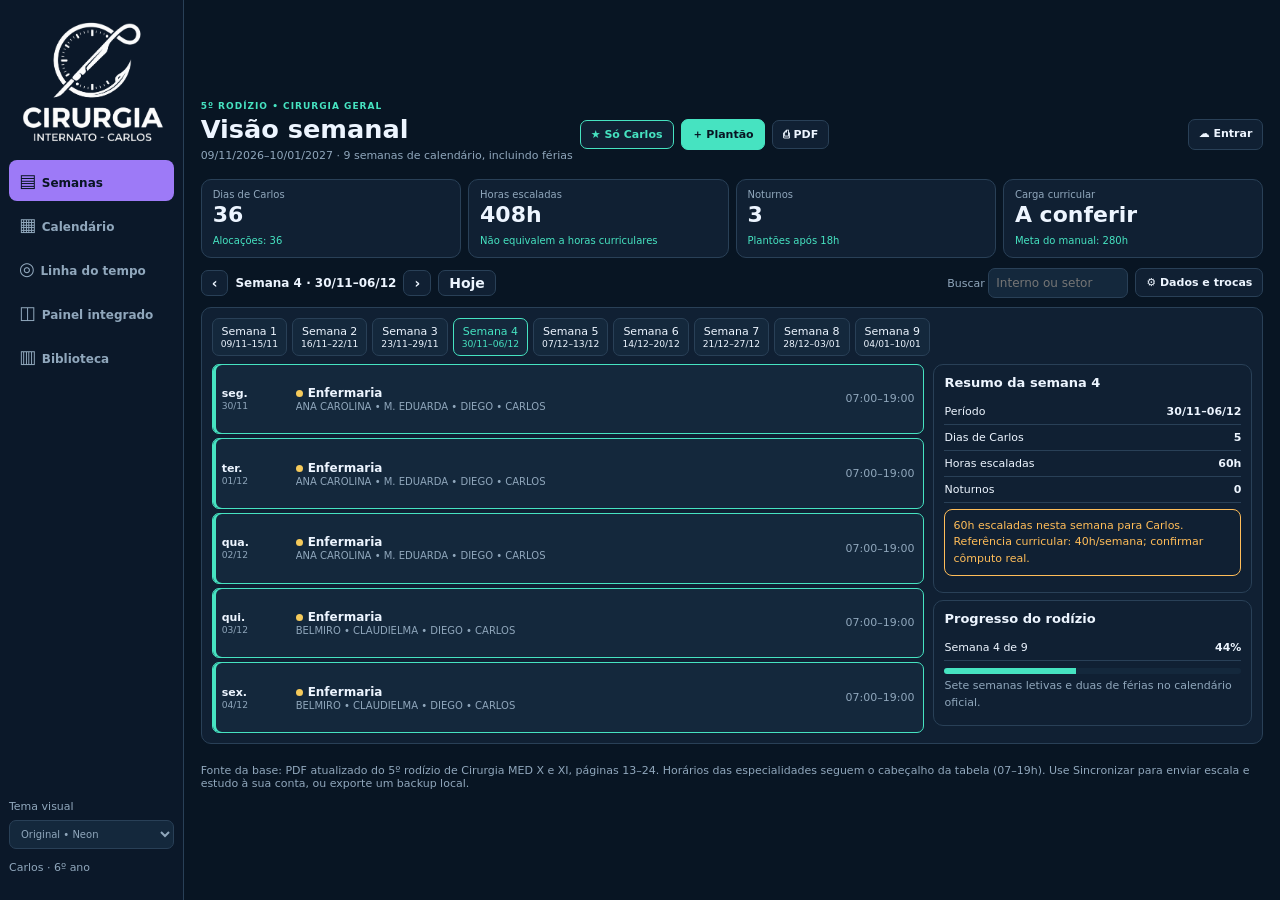
==== commit e8002624: "Add files via upload" ====
--- a/index.html
+++ b/index.html
@@ -1 +1 @@
-<!doctype html><html lang="pt-BR"><head><meta charset="utf-8"><meta name="viewport" content="width=device-width,initial-scale=1,viewport-fit=cover"><meta name="theme-color" content="#081523"><link rel="manifest" href="manifest.json"><link rel="icon" href="favicon.png"><link rel="apple-touch-icon" href="apple-touch-icon.png"><link rel="stylesheet" href="app.css"><title>Cirurgia • Internato Carlos</title></head><body data-theme="original" class="auth-locked"><section id="authPanel" class="auth-panel" aria-labelledby="authTitle"><img src="logo-symbol.png" alt="" width="80"><h1 id="authTitle">Cirurgia • Acesso</h1><p>Entre com sua conta para abrir o app.</p><form id="loginForm"><label>E-mail<input id="authEmail" type="email" autocomplete="username" required></label><label>Senha<input id="authPassword" type="password" autocomplete="current-password" required></label><button class="btn primary" id="loginSubmit" type="submit">Entrar</button><button class="btn" id="authSignup" type="button">Criar conta</button></form><p id="authStatus" role="status" aria-live="polite">Verificando sessão…</p><p class="hint">Primeiro acesso: crie sua conta, confirme o e-mail e volte para entrar.</p></section><div class="app"><aside class="sidebar"><div class="brand"><picture><source media="(max-width:1000px)" srcset="logo-symbol.png"><img class="brand-logo" src="logo-app.png" alt="Cirurgia — Internato Carlos"></picture></div><nav id="nav" aria-label="Navegação principal"><button data-view="weekly" aria-label="Semanas">▤ <span>Semanas</span></button><button data-view="calendar" aria-label="Calendário">▦ <span>Calendário</span></button><button data-view="timeline" aria-label="Linha do tempo">◎ <span>Linha do tempo</span></button><button data-view="dashboard" aria-label="Painel integrado">◫ <span>Painel integrado</span></button><button data-view="library" aria-label="Biblioteca de Cirurgia">▥ <span>Biblioteca</span></button></nav><div class="sidebar-bottom"><label for="theme">Tema visual</label><select id="theme"><option value="original">Original • Neon</option><option value="mono">Preto, branco e cinza</option><option value="pearl">Pérola e azul-marinho</option></select><p>Carlos · 6º ano</p></div></aside><main class="main"><header class="top"><div class="heading-brand"><img class="heading-logo" src="logo-symbol.png" alt=""><div><div class="eyebrow">5º RODÍZIO • CIRURGIA GERAL</div><h1 id="pageTitle">Visão semanal</h1><p class="hint">09/11/2026–10/01/2027 · 9 semanas de calendário, incluindo férias</p></div></div><div class="top-actions"><button id="logout" class="btn">Sair</button><button id="filter" class="btn">★ Só Carlos</button><button id="add" class="btn primary">＋ Plantão</button><button id="print" class="btn">⎙ PDF</button></div></header><p id="scheduleUpdate" class="notice" role="status" hidden></p><section class="kpis" id="kpis"></section><section class="controls"><div class="pager"><button id="prev" class="btn" aria-label="Anterior">‹</button><strong id="period"></strong><button id="next" class="btn" aria-label="Próximo">›</button><button id="today" class="btn">Hoje</button></div><div class="tools"><label>Buscar <input id="search" placeholder="Interno ou setor"></label><button id="settings" class="btn">⚙ Dados e trocas</button></div></section><div id="content"></div><footer>Fonte da base: PDF atualizado do 5º rodízio de Cirurgia MED X e XI, páginas 13–24. Horários das especialidades seguem o cabeçalho da tabela (07–19h). Use Sincronizar para enviar escala e estudo à sua conta, ou exporte um backup local.</footer></main></div><dialog id="editor"><form id="editForm" class="dialog-inner"><header><h2 id="dialogTitle">Editar plantão</h2><button type="button" class="close" id="closeEditor" aria-label="Fechar">×</button></header><input id="eventId" type="hidden"><div class="form-grid"><label>Data<input id="date" type="date" required></label><label>Setor<input id="sector" list="sectors" required><datalist id="sectors"><option>Enfermaria</option><option>Sutura diurno</option><option>Sutura noturno</option><option>Ortopedia</option><option>Oncologia</option><option>Digestiva</option><option>Vascular</option><option>Urologia</option><option>Endoscopia</option><option>Plástica</option></datalist></label><label>Início<input id="start" type="time" required></label><label>Fim<input id="end" type="time" required></label></div><label>Internos (separados por vírgulas)<textarea id="names" required rows="3"></textarea></label><label>Observações<textarea id="note" rows="2"></textarea></label><label>Horas curriculares computadas (opcional)<input id="credited" type="number" min="0" max="24" step="0.5" placeholder="Não informado"></label><div class="tools"><button id="delete" type="button" class="btn danger">Excluir</button><button class="btn primary" type="submit">Salvar plantão</button></div></form></dialog><dialog id="dataDialog"><div class="dialog-inner"><header><h2>Dados, trocas e segurança</h2><button class="close" id="closeData" aria-label="Fechar">×</button></header><p>Use Sincronizar para compartilhar suas alterações entre aparelhos com a mesma conta. Exporte também um backup local.</p><div class="tools"><button id="exportJson" class="btn">↓ Exportar JSON</button><button id="exportCsv" class="btn">↓ Exportar CSV</button><button id="importJson" class="btn">↑ Importar JSON/CSV</button><button id="downloadPrevious" class="btn" hidden>↓ Baixar cópia anterior</button><button id="reset" class="btn danger">Restaurar escala inicial</button></div><input id="fileImport" type="file" accept=".json,.csv" hidden><h3>Registro de trocas e ajustes</h3><div id="audit"></div><p class="hint">Para trocar plantões, edite as duas alocações envolvidas. O histórico registra cada mudança.</p></div></dialog><script src="supabase-config.js"></script><script src="vendor/supabase-2.119.0.js"></script><script src="auth.js"></script></body></html>
+<!doctype html><html lang="pt-BR"><head><meta charset="utf-8"><meta name="viewport" content="width=device-width,initial-scale=1,viewport-fit=cover"><meta name="theme-color" content="#081523"><link rel="manifest" href="manifest.json"><link rel="icon" href="favicon.png"><link rel="apple-touch-icon" href="apple-touch-icon.png"><link rel="stylesheet" href="app.css"><title>Cirurgia • Internato Carlos</title></head><body data-theme="original"><div class="app"><aside class="sidebar"><div class="brand"><picture><source media="(max-width:1000px)" srcset="logo-symbol.png"><img class="brand-logo" src="logo-app.png" alt="Cirurgia — Internato Carlos"></picture></div><nav id="nav" aria-label="Navegação principal"><button data-view="weekly" aria-label="Semanas">▤ <span>Semanas</span></button><button data-view="calendar" aria-label="Calendário">▦ <span>Calendário</span></button><button data-view="timeline" aria-label="Linha do tempo">◎ <span>Linha do tempo</span></button><button data-view="dashboard" aria-label="Painel integrado">◫ <span>Painel integrado</span></button><button data-view="library" aria-label="Biblioteca de Cirurgia">▥ <span>Biblioteca</span></button></nav><div class="sidebar-bottom"><label for="theme">Tema visual</label><select id="theme"><option value="original">Original • Neon</option><option value="mono">Preto, branco e cinza</option><option value="pearl">Pérola e azul-marinho</option></select><p>Carlos · 6º ano</p></div></aside><main class="main"><header class="top"><div class="heading-brand"><img class="heading-logo" src="logo-symbol.png" alt=""><div><div class="eyebrow">5º RODÍZIO • CIRURGIA GERAL</div><h1 id="pageTitle">Visão semanal</h1><p class="hint">09/11/2026–10/01/2027 · 9 semanas de calendário, incluindo férias</p></div></div><div class="top-actions"><button id="filter" class="btn">★ Só Carlos</button><button id="add" class="btn primary">＋ Plantão</button><button id="print" class="btn">⎙ PDF</button></div></header><p id="scheduleUpdate" class="notice" role="status" hidden></p><section class="kpis" id="kpis"></section><section class="controls"><div class="pager"><button id="prev" class="btn" aria-label="Anterior">‹</button><strong id="period"></strong><button id="next" class="btn" aria-label="Próximo">›</button><button id="today" class="btn">Hoje</button></div><div class="tools"><label>Buscar <input id="search" placeholder="Interno ou setor"></label><button id="settings" class="btn">⚙ Dados e trocas</button></div></section><div id="content"></div><footer>Fonte da base: PDF atualizado do 5º rodízio de Cirurgia MED X e XI, páginas 13–24. Horários das especialidades seguem o cabeçalho da tabela (07–19h). Use Sincronizar para enviar escala e estudo à sua conta, ou exporte um backup local.</footer></main></div><dialog id="editor"><form id="editForm" class="dialog-inner"><header><h2 id="dialogTitle">Editar plantão</h2><button type="button" class="close" id="closeEditor" aria-label="Fechar">×</button></header><input id="eventId" type="hidden"><div class="form-grid"><label>Data<input id="date" type="date" required></label><label>Setor<input id="sector" list="sectors" required><datalist id="sectors"><option>Enfermaria</option><option>Sutura diurno</option><option>Sutura noturno</option><option>Ortopedia</option><option>Oncologia</option><option>Digestiva</option><option>Vascular</option><option>Urologia</option><option>Endoscopia</option><option>Plástica</option></datalist></label><label>Início<input id="start" type="time" required></label><label>Fim<input id="end" type="time" required></label></div><label>Internos (separados por vírgulas)<textarea id="names" required rows="3"></textarea></label><label>Observações<textarea id="note" rows="2"></textarea></label><label>Horas curriculares computadas (opcional)<input id="credited" type="number" min="0" max="24" step="0.5" placeholder="Não informado"></label><div class="tools"><button id="delete" type="button" class="btn danger">Excluir</button><button class="btn primary" type="submit">Salvar plantão</button></div></form></dialog><dialog id="dataDialog"><div class="dialog-inner"><header><h2>Dados, trocas e segurança</h2><button class="close" id="closeData" aria-label="Fechar">×</button></header><p>Use Sincronizar para compartilhar suas alterações entre aparelhos com a mesma conta. Exporte também um backup local.</p><div class="tools"><button id="exportJson" class="btn">↓ Exportar JSON</button><button id="exportCsv" class="btn">↓ Exportar CSV</button><button id="importJson" class="btn">↑ Importar JSON/CSV</button><button id="downloadPrevious" class="btn" hidden>↓ Baixar cópia anterior</button><button id="reset" class="btn danger">Restaurar escala inicial</button></div><input id="fileImport" type="file" accept=".json,.csv" hidden><h3>Registro de trocas e ajustes</h3><div id="audit"></div><p class="hint">Para trocar plantões, edite as duas alocações envolvidas. O histórico registra cada mudança.</p></div></dialog><script src="supabase-config.js"></script><script src="vendor/supabase-2.119.0.js"></script><script src="seed.js"></script><script src="library-data.js"></script><script src="library.js"></script><script src="app.js"></script><script src="sync.js"></script></body></html>
--- a/app.css
+++ b/app.css
@@ -13,12 +13,4 @@
 
 .cloud-indicator{margin-left:auto;max-width:260px;white-space:normal;line-height:1.35}.cloud-conflict{padding:12px;margin:12px 0}.cloud-status{color:var(--accent);font-size:13px}#cloudLogin label{display:block;margin:12px 0}#cloudLogin .tools{margin-top:14px}@media(max-width:650px){.cloud-indicator{font-size:10px;margin-left:0;max-width:100%}}
 
-/* Authentication gate: closed until the server validates the user. */
-.auth-locked .app,.auth-locked dialog{display:none!important}
-.auth-panel{max-width:420px;margin:8vh auto;padding:28px;background:#102235;color:#edf5ff;border:1px solid #35516c;border-radius:20px}
-.auth-panel label{display:block;margin:18px 0}
-.auth-panel input{display:block;width:100%;box-sizing:border-box;margin-top:8px;padding:12px}
-.auth-panel .hint{color:#bfcee0}
-.auth-panel[hidden]{display:none!important}
-@media(max-width:500px){.auth-panel{margin:24px 16px}}
-.auth-panel>img{filter:brightness(0) invert(1)}.auth-panel .tools{margin-top:12px}
+
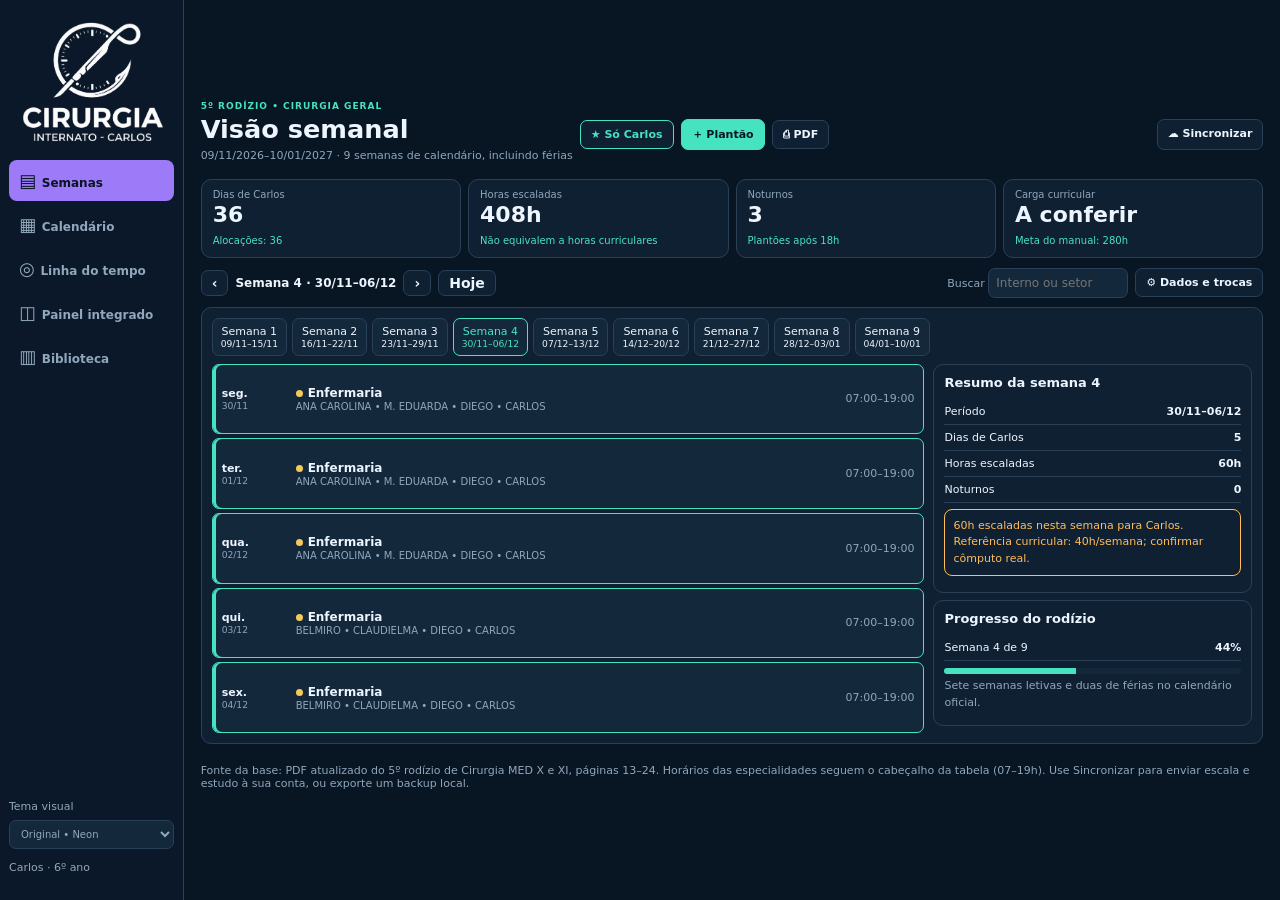
==== commit c7dc03d8: "Add files via upload" ====
--- a/index.html
+++ b/index.html
@@ -1 +1 @@
-<!doctype html><html lang="pt-BR"><head><meta charset="utf-8"><meta name="viewport" content="width=device-width,initial-scale=1,viewport-fit=cover"><meta name="theme-color" content="#081523"><link rel="manifest" href="manifest.json"><link rel="icon" href="favicon.png"><link rel="apple-touch-icon" href="apple-touch-icon.png"><link rel="stylesheet" href="app.css"><title>Cirurgia • Internato Carlos</title></head><body data-theme="original"><div class="app"><aside class="sidebar"><div class="brand"><picture><source media="(max-width:1000px)" srcset="logo-symbol.png"><img class="brand-logo" src="logo-app.png" alt="Cirurgia — Internato Carlos"></picture></div><nav id="nav" aria-label="Navegação principal"><button data-view="weekly" aria-label="Semanas">▤ <span>Semanas</span></button><button data-view="calendar" aria-label="Calendário">▦ <span>Calendário</span></button><button data-view="timeline" aria-label="Linha do tempo">◎ <span>Linha do tempo</span></button><button data-view="dashboard" aria-label="Painel integrado">◫ <span>Painel integrado</span></button><button data-view="library" aria-label="Biblioteca de Cirurgia">▥ <span>Biblioteca</span></button></nav><div class="sidebar-bottom"><label for="theme">Tema visual</label><select id="theme"><option value="original">Original • Neon</option><option value="mono">Preto, branco e cinza</option><option value="pearl">Pérola e azul-marinho</option></select><p>Carlos · 6º ano</p></div></aside><main class="main"><header class="top"><div class="heading-brand"><img class="heading-logo" src="logo-symbol.png" alt=""><div><div class="eyebrow">5º RODÍZIO • CIRURGIA GERAL</div><h1 id="pageTitle">Visão semanal</h1><p class="hint">09/11/2026–10/01/2027 · 9 semanas de calendário, incluindo férias</p></div></div><div class="top-actions"><button id="filter" class="btn">★ Só Carlos</button><button id="add" class="btn primary">＋ Plantão</button><button id="print" class="btn">⎙ PDF</button></div></header><p id="scheduleUpdate" class="notice" role="status" hidden></p><section class="kpis" id="kpis"></section><section class="controls"><div class="pager"><button id="prev" class="btn" aria-label="Anterior">‹</button><strong id="period"></strong><button id="next" class="btn" aria-label="Próximo">›</button><button id="today" class="btn">Hoje</button></div><div class="tools"><label>Buscar <input id="search" placeholder="Interno ou setor"></label><button id="settings" class="btn">⚙ Dados e trocas</button></div></section><div id="content"></div><footer>Fonte da base: PDF atualizado do 5º rodízio de Cirurgia MED X e XI, páginas 13–24. Horários das especialidades seguem o cabeçalho da tabela (07–19h). Use Sincronizar para enviar escala e estudo à sua conta, ou exporte um backup local.</footer></main></div><dialog id="editor"><form id="editForm" class="dialog-inner"><header><h2 id="dialogTitle">Editar plantão</h2><button type="button" class="close" id="closeEditor" aria-label="Fechar">×</button></header><input id="eventId" type="hidden"><div class="form-grid"><label>Data<input id="date" type="date" required></label><label>Setor<input id="sector" list="sectors" required><datalist id="sectors"><option>Enfermaria</option><option>Sutura diurno</option><option>Sutura noturno</option><option>Ortopedia</option><option>Oncologia</option><option>Digestiva</option><option>Vascular</option><option>Urologia</option><option>Endoscopia</option><option>Plástica</option></datalist></label><label>Início<input id="start" type="time" required></label><label>Fim<input id="end" type="time" required></label></div><label>Internos (separados por vírgulas)<textarea id="names" required rows="3"></textarea></label><label>Observações<textarea id="note" rows="2"></textarea></label><label>Horas curriculares computadas (opcional)<input id="credited" type="number" min="0" max="24" step="0.5" placeholder="Não informado"></label><div class="tools"><button id="delete" type="button" class="btn danger">Excluir</button><button class="btn primary" type="submit">Salvar plantão</button></div></form></dialog><dialog id="dataDialog"><div class="dialog-inner"><header><h2>Dados, trocas e segurança</h2><button class="close" id="closeData" aria-label="Fechar">×</button></header><p>Use Sincronizar para compartilhar suas alterações entre aparelhos com a mesma conta. Exporte também um backup local.</p><div class="tools"><button id="exportJson" class="btn">↓ Exportar JSON</button><button id="exportCsv" class="btn">↓ Exportar CSV</button><button id="importJson" class="btn">↑ Importar JSON/CSV</button><button id="downloadPrevious" class="btn" hidden>↓ Baixar cópia anterior</button><button id="reset" class="btn danger">Restaurar escala inicial</button></div><input id="fileImport" type="file" accept=".json,.csv" hidden><h3>Registro de trocas e ajustes</h3><div id="audit"></div><p class="hint">Para trocar plantões, edite as duas alocações envolvidas. O histórico registra cada mudança.</p></div></dialog><script src="supabase-config.js"></script><script src="vendor/supabase-2.119.0.js"></script><script src="seed.js"></script><script src="library-data.js"></script><script src="library.js"></script><script src="app.js"></script><script src="sync.js"></script></body></html>
+<!doctype html><html lang="pt-BR"><head><meta charset="utf-8"><meta name="viewport" content="width=device-width,initial-scale=1,viewport-fit=cover"><meta name="theme-color" content="#081523"><link rel="manifest" href="manifest.json"><link rel="icon" href="favicon.png"><link rel="apple-touch-icon" href="apple-touch-icon.png"><link rel="stylesheet" href="app.css"><title>Cirurgia • Internato Carlos</title></head><body data-theme="original"><div class="app"><aside class="sidebar"><div class="brand"><picture><source media="(max-width:1000px)" srcset="logo-symbol.png"><img class="brand-logo" src="logo-app.png" alt="Cirurgia — Internato Carlos"></picture></div><nav id="nav" aria-label="Navegação principal"><button data-view="weekly" aria-label="Semanas">▤ <span>Semanas</span></button><button data-view="calendar" aria-label="Calendário">▦ <span>Calendário</span></button><button data-view="timeline" aria-label="Linha do tempo">◎ <span>Linha do tempo</span></button><button data-view="dashboard" aria-label="Painel integrado">◫ <span>Painel integrado</span></button><button data-view="library" aria-label="Biblioteca de Cirurgia">▥ <span>Biblioteca</span></button></nav><div class="sidebar-bottom"><label for="theme">Tema visual</label><select id="theme"><option value="original">Original • Neon</option><option value="mono">Preto, branco e cinza</option><option value="pearl">Pérola e azul-marinho</option></select><p>Carlos · 6º ano</p></div></aside><main class="main"><header class="top"><div class="heading-brand"><img class="heading-logo" src="logo-symbol.png" alt=""><div><div class="eyebrow">5º RODÍZIO • CIRURGIA GERAL</div><h1 id="pageTitle">Visão semanal</h1><p class="hint">09/11/2026–10/01/2027 · 9 semanas de calendário, incluindo férias</p></div></div><div class="top-actions"><button id="filter" class="btn">★ Só Carlos</button><button id="add" class="btn primary">＋ Plantão</button><button id="print" class="btn">⎙ PDF</button></div></header><p id="scheduleUpdate" class="notice" role="status" hidden></p><section class="kpis" id="kpis"></section><section class="controls"><div class="pager"><button id="prev" class="btn" aria-label="Anterior">‹</button><strong id="period"></strong><button id="next" class="btn" aria-label="Próximo">›</button><button id="today" class="btn">Hoje</button></div><div class="tools"><label>Buscar <input id="search" placeholder="Interno ou setor"></label><button id="settings" class="btn">⚙ Dados e trocas</button></div></section><div id="content"></div><footer>Fonte da base: PDF atualizado do 5º rodízio de Cirurgia MED X e XI, páginas 13–24. Horários das especialidades seguem o cabeçalho da tabela (07–19h). Use Sincronizar para enviar escala e estudo à sua conta, ou exporte um backup local.</footer></main></div><dialog id="editor"><form id="editForm" class="dialog-inner"><header><h2 id="dialogTitle">Editar plantão</h2><button type="button" class="close" id="closeEditor" aria-label="Fechar">×</button></header><input id="eventId" type="hidden"><div class="form-grid"><label>Data<input id="date" type="date" required></label><label>Setor<input id="sector" list="sectors" required><datalist id="sectors"><option>Enfermaria</option><option>Sutura diurno</option><option>Sutura noturno</option><option>Ortopedia</option><option>Oncologia</option><option>Digestiva</option><option>Vascular</option><option>Urologia</option><option>Endoscopia</option><option>Plástica</option></datalist></label><label>Início<input id="start" type="time" required></label><label>Fim<input id="end" type="time" required></label></div><label>Internos (separados por vírgulas)<textarea id="names" required rows="3"></textarea></label><label>Observações<textarea id="note" rows="2"></textarea></label><label>Horas curriculares computadas (opcional)<input id="credited" type="number" min="0" max="24" step="0.5" placeholder="Não informado"></label><div class="tools"><button id="delete" type="button" class="btn danger">Excluir</button><button class="btn primary" type="submit">Salvar plantão</button></div></form></dialog><dialog id="dataDialog"><div class="dialog-inner"><header><h2>Dados, trocas e segurança</h2><button class="close" id="closeData" aria-label="Fechar">×</button></header><p>Use Sincronizar para compartilhar suas alterações entre aparelhos com a mesma conta. Exporte também um backup local.</p><div class="tools"><button id="exportJson" class="btn">↓ Exportar JSON</button><button id="exportCsv" class="btn">↓ Exportar CSV</button><button id="importJson" class="btn">↑ Importar JSON/CSV</button><button id="downloadPrevious" class="btn" hidden>↓ Baixar cópia anterior</button><button id="reset" class="btn danger">Restaurar escala inicial</button></div><input id="fileImport" type="file" accept=".json,.csv" hidden><h3>Registro de trocas e ajustes</h3><div id="audit"></div><p class="hint">Para trocar plantões, edite as duas alocações envolvidas. O histórico registra cada mudança.</p></div></dialog><script src="supabase-config.js"></script><script src="supabase-2.119.0.js"></script><script src="seed.js"></script><script src="library-data.js"></script><script src="library.js"></script><script src="app.js"></script><script src="sync.js"></script></body></html>
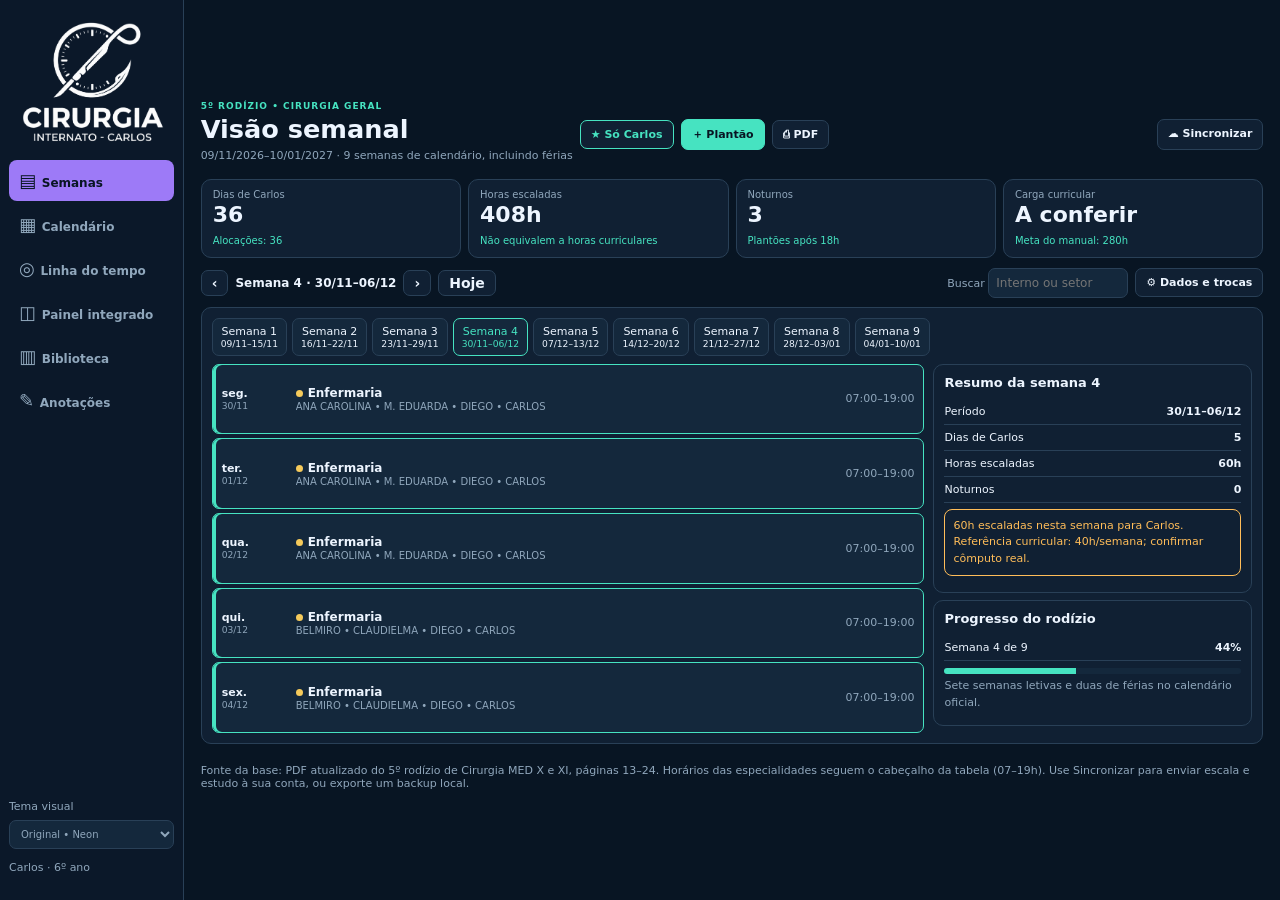
==== commit db387a36: "Add files via upload" ====
--- a/index.html
+++ b/index.html
@@ -1 +1 @@
-<!doctype html><html lang="pt-BR"><head><meta charset="utf-8"><meta name="viewport" content="width=device-width,initial-scale=1,viewport-fit=cover"><meta name="theme-color" content="#081523"><link rel="manifest" href="manifest.json"><link rel="icon" href="favicon.png"><link rel="apple-touch-icon" href="apple-touch-icon.png"><link rel="stylesheet" href="app.css"><title>Cirurgia • Internato Carlos</title></head><body data-theme="original"><div class="app"><aside class="sidebar"><div class="brand"><picture><source media="(max-width:1000px)" srcset="logo-symbol.png"><img class="brand-logo" src="logo-app.png" alt="Cirurgia — Internato Carlos"></picture></div><nav id="nav" aria-label="Navegação principal"><button data-view="weekly" aria-label="Semanas">▤ <span>Semanas</span></button><button data-view="calendar" aria-label="Calendário">▦ <span>Calendário</span></button><button data-view="timeline" aria-label="Linha do tempo">◎ <span>Linha do tempo</span></button><button data-view="dashboard" aria-label="Painel integrado">◫ <span>Painel integrado</span></button><button data-view="library" aria-label="Biblioteca de Cirurgia">▥ <span>Biblioteca</span></button></nav><div class="sidebar-bottom"><label for="theme">Tema visual</label><select id="theme"><option value="original">Original • Neon</option><option value="mono">Preto, branco e cinza</option><option value="pearl">Pérola e azul-marinho</option></select><p>Carlos · 6º ano</p></div></aside><main class="main"><header class="top"><div class="heading-brand"><img class="heading-logo" src="logo-symbol.png" alt=""><div><div class="eyebrow">5º RODÍZIO • CIRURGIA GERAL</div><h1 id="pageTitle">Visão semanal</h1><p class="hint">09/11/2026–10/01/2027 · 9 semanas de calendário, incluindo férias</p></div></div><div class="top-actions"><button id="filter" class="btn">★ Só Carlos</button><button id="add" class="btn primary">＋ Plantão</button><button id="print" class="btn">⎙ PDF</button></div></header><p id="scheduleUpdate" class="notice" role="status" hidden></p><section class="kpis" id="kpis"></section><section class="controls"><div class="pager"><button id="prev" class="btn" aria-label="Anterior">‹</button><strong id="period"></strong><button id="next" class="btn" aria-label="Próximo">›</button><button id="today" class="btn">Hoje</button></div><div class="tools"><label>Buscar <input id="search" placeholder="Interno ou setor"></label><button id="settings" class="btn">⚙ Dados e trocas</button></div></section><div id="content"></div><footer>Fonte da base: PDF atualizado do 5º rodízio de Cirurgia MED X e XI, páginas 13–24. Horários das especialidades seguem o cabeçalho da tabela (07–19h). Use Sincronizar para enviar escala e estudo à sua conta, ou exporte um backup local.</footer></main></div><dialog id="editor"><form id="editForm" class="dialog-inner"><header><h2 id="dialogTitle">Editar plantão</h2><button type="button" class="close" id="closeEditor" aria-label="Fechar">×</button></header><input id="eventId" type="hidden"><div class="form-grid"><label>Data<input id="date" type="date" required></label><label>Setor<input id="sector" list="sectors" required><datalist id="sectors"><option>Enfermaria</option><option>Sutura diurno</option><option>Sutura noturno</option><option>Ortopedia</option><option>Oncologia</option><option>Digestiva</option><option>Vascular</option><option>Urologia</option><option>Endoscopia</option><option>Plástica</option></datalist></label><label>Início<input id="start" type="time" required></label><label>Fim<input id="end" type="time" required></label></div><label>Internos (separados por vírgulas)<textarea id="names" required rows="3"></textarea></label><label>Observações<textarea id="note" rows="2"></textarea></label><label>Horas curriculares computadas (opcional)<input id="credited" type="number" min="0" max="24" step="0.5" placeholder="Não informado"></label><div class="tools"><button id="delete" type="button" class="btn danger">Excluir</button><button class="btn primary" type="submit">Salvar plantão</button></div></form></dialog><dialog id="dataDialog"><div class="dialog-inner"><header><h2>Dados, trocas e segurança</h2><button class="close" id="closeData" aria-label="Fechar">×</button></header><p>Use Sincronizar para compartilhar suas alterações entre aparelhos com a mesma conta. Exporte também um backup local.</p><div class="tools"><button id="exportJson" class="btn">↓ Exportar JSON</button><button id="exportCsv" class="btn">↓ Exportar CSV</button><button id="importJson" class="btn">↑ Importar JSON/CSV</button><button id="downloadPrevious" class="btn" hidden>↓ Baixar cópia anterior</button><button id="reset" class="btn danger">Restaurar escala inicial</button></div><input id="fileImport" type="file" accept=".json,.csv" hidden><h3>Registro de trocas e ajustes</h3><div id="audit"></div><p class="hint">Para trocar plantões, edite as duas alocações envolvidas. O histórico registra cada mudança.</p></div></dialog><script src="supabase-config.js"></script><script src="supabase-2.119.0.js"></script><script src="seed.js"></script><script src="library-data.js"></script><script src="library.js"></script><script src="app.js"></script><script src="sync.js"></script></body></html>
+<!doctype html><html lang="pt-BR"><head><meta charset="utf-8"><meta name="viewport" content="width=device-width,initial-scale=1,viewport-fit=cover"><meta name="theme-color" content="#081523"><link rel="manifest" href="manifest.json"><link rel="icon" href="[data-uri]"><link rel="apple-touch-icon" href="icon-192.png"><link rel="stylesheet" href="app.css"><title>Cirurgia • Internato Carlos</title></head><body data-theme="original"><div class="app"><aside class="sidebar"><div class="brand"><picture><source media="(max-width:1000px)" srcset="[data-uri]"><img class="brand-logo" src="[data-uri]